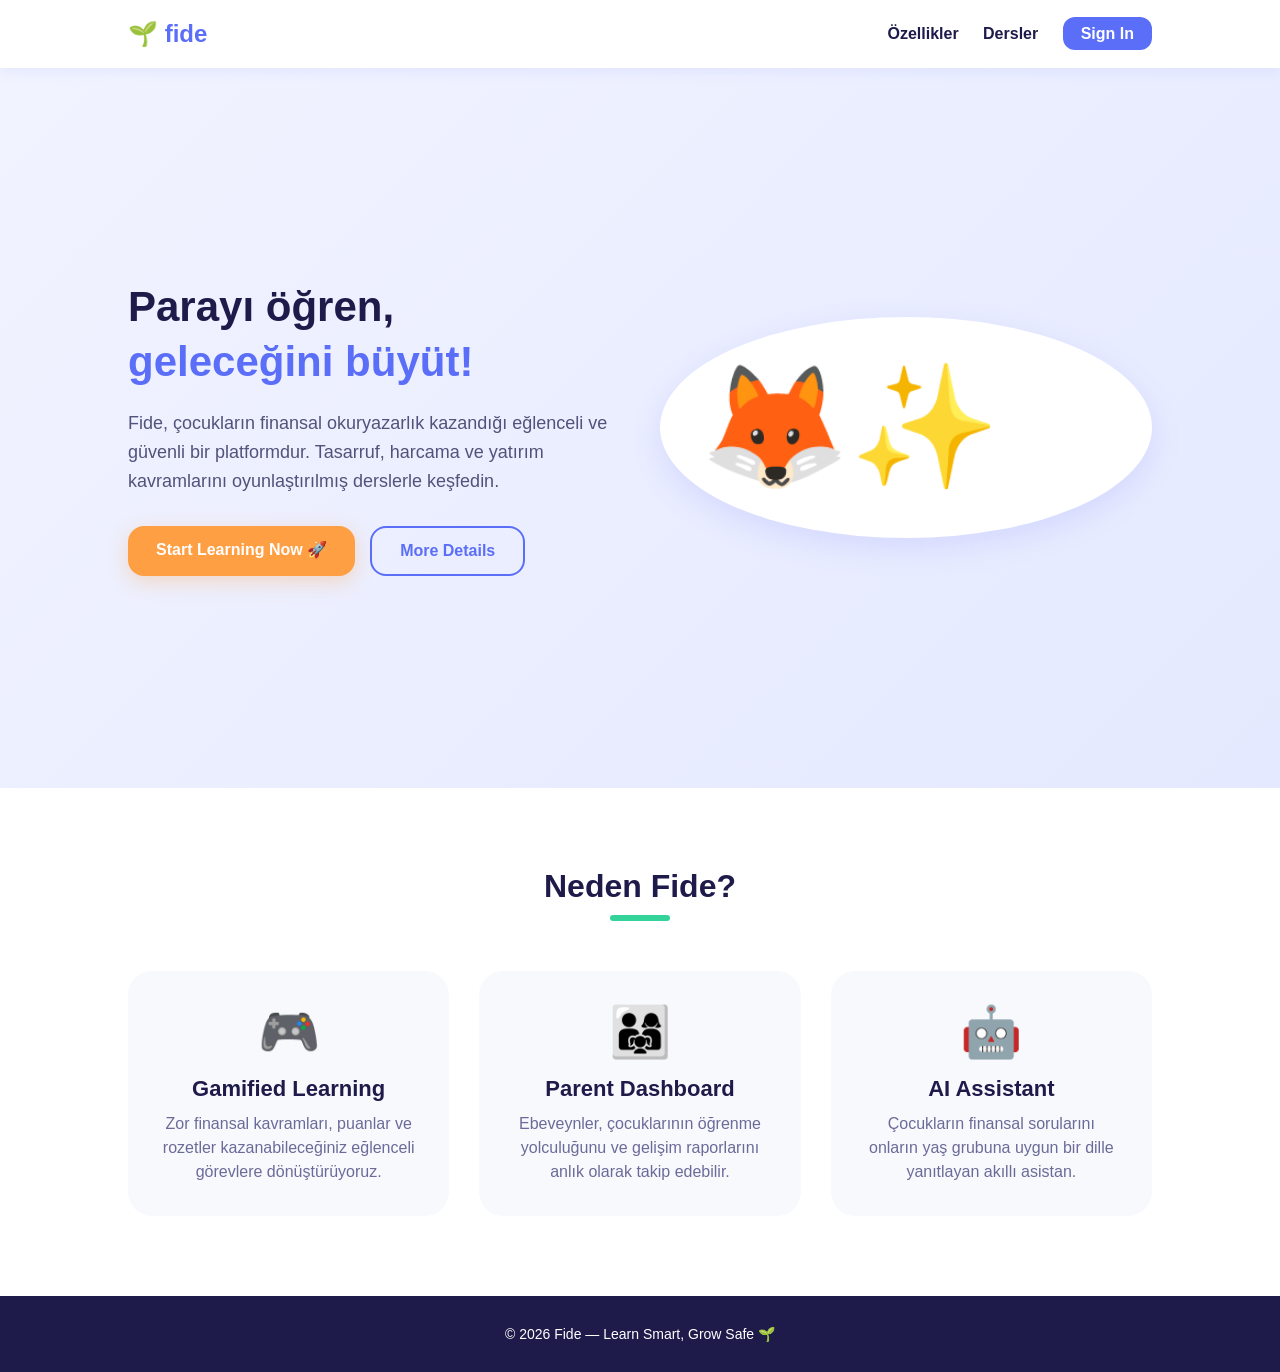
==== pages/index.html @ 36574ac8 "refactor: restructure project with clean code folder organization" ====
<!DOCTYPE html>
<html lang="tr" dir="ltr">
<head>
    <meta charset="UTF-8">
    <meta name="viewport" content="width=device-width, initial-scale=1.0">
    <title>Fide — Parayı Öğren, Geleceğini Büyüt</title>
    <link rel="stylesheet" href="../styles/main.css">
</head>
<body>

    <nav class="navbar">
        <div class="logo">🌱 fide</div>
        <div class="nav-links">
            <a href="#features">Özellikler</a>
            <a href="#lessons">Dersler</a>
            <a href="login.html" class="btn-login">Sign In</a>
        </div>
    </nav>

    <header class="hero">
        <div class="hero-container">
            <div class="hero-text">
                <h1>Parayı öğren,<br><span>geleceğini büyüt!</span></h1>
                <p>Fide, çocukların finansal okuryazarlık kazandığı eğlenceli ve güvenli bir platformdur. Tasarruf, harcama ve yatırım kavramlarını oyunlaştırılmış derslerle keşfedin.</p>
                <div class="hero-buttons">
                    <a href="login.html" class="btn-primary">Start Learning Now 🚀</a>
                    <a href="#features" class="btn-secondary">More Details</a>
                </div>
            </div>
            <div class="hero-avatar">
                <div class="avatar-box">🦊✨</div>
            </div>
        </div>
    </header>

    <section id="features" class="features">
        <h2 class="section-title">Neden Fide?</h2>
        <div class="features-grid">
            <div class="feature-card">
                <div class="icon">🎮</div>
                <h3>Gamified Learning</h3>
                <p>Zor finansal kavramları, puanlar ve rozetler kazanabileceğiniz eğlenceli görevlere dönüştürüyoruz.</p>
            </div>
            <div class="feature-card">
                <div class="icon">👨‍👩‍👧</div>
                <h3>Parent Dashboard</h3>
                <p>Ebeveynler, çocuklarının öğrenme yolculuğunu ve gelişim raporlarını anlık olarak takip edebilir.</p>
            </div>
            <div class="feature-card">
                <div class="icon">🤖</div>
                <h3>AI Assistant</h3>
                <p>Çocukların finansal sorularını onların yaş grubuna uygun bir dille yanıtlayan akıllı asistan.</p>
            </div>
        </div>
    </section>

    <footer class="footer">
        <p>&copy; 2026 Fide — Learn Smart, Grow Safe 🌱</p>
    </footer>

</body>
</html>
---- styles/main.css ----
/* 1. Global Reset & Variables */
* {
    margin: 0;
    padding: 0;
    box-sizing: border-box;
    font-family: 'Segoe UI', Tahoma, Geneva, Verdana, sans-serif;
}

:root {
    --primary-color: #5B6EF8;
    --accent-color: #34d399;
    --orange-color: #ff9f43;
    --bg-color: #f7f9fc;
    --text-color: #1e1b4b;
    --white: #ffffff;
}

body {
    background-color: var(--bg-color);
    color: var(--text-color);
}

/* 2. Navbar Styling */
.navbar {
    display: flex;
    justify-content: space-between;
    align-items: center;
    padding: 20px 10%;
    background-color: var(--white);
    box-shadow: 0 4px 12px rgba(91, 110, 248, 0.08);
    position: sticky;
    top: 0;
    z-index: 100;
}

.navbar .logo {
    font-size: 24px;
    font-weight: bold;
    color: var(--primary-color);
}

.nav-links a {
    text-decoration: none;
    color: var(--text-color);
    margin-left: 20px; /* LTR için sağ yerine sol boşluk */
    font-weight: 600;
    transition: color 0.3s;
}

.nav-links a:hover {
    color: var(--primary-color);
}

.nav-links .btn-login {
    background-color: var(--primary-color);
    color: var(--white);
    padding: 8px 18px;
    border-radius: 12px;
}

/* 3. Hero Section Styling */
.hero {
    background: linear-gradient(135deg, #f1f3ff 0%, #e5e9ff 100%);
    padding: 80px 10%;
    min-height: 80vh;
    display: flex;
    align-items: center;
}

.hero-container {
    display: flex;
    align-items: center;
    justify-content: space-between;
    width: 100%;
    gap: 40px;
}

.hero-text {
    flex: 1;
}

.hero-text h1 {
    font-size: 42px;
    line-height: 1.3;
    margin-bottom: 20px;
}

.hero-text h1 span {
    color: var(--primary-color);
}

.hero-text p {
    font-size: 18px;
    color: #52527a;
    line-height: 1.6;
    margin-bottom: 30px;
}

.hero-buttons {
    display: flex;
    gap: 15px;
}

.btn-primary {
    background-color: var(--orange-color);
    color: var(--white);
    text-decoration: none;
    padding: 14px 28px;
    border-radius: 16px;
    font-weight: bold;
    box-shadow: 0 6px 20px rgba(255, 159, 67, 0.3);
    transition: transform 0.2s;
}

.btn-primary:hover {
    transform: translateY(-3px);
}

.btn-secondary {
    background-color: transparent;
    color: var(--primary-color);
    border: 2px solid var(--primary-color);
    text-decoration: none;
    padding: 14px 28px;
    border-radius: 16px;
    font-weight: bold;
    transition: background 0.3s;
}

.btn-secondary:hover {
    background-color: rgba(91, 110, 248, 0.05);
}

.hero-avatar {
    flex: 1;
    display: center;
    justify-content: center;
}

.avatar-box {
    font-size: 120px;
    background-color: var(--white);
    padding: 40px;
    border-radius: 50%;
    box-shadow: 0 10px 30px rgba(91, 110, 248, 0.15);
    animation: bounce 3s infinite ease-in-out;
}

@keyframes bounce {
    0%, 100% { transform: translateY(0); }
    50% { transform: translateY(-15px); }
}

/* 4. Features Section Styling */
.features {
    padding: 80px 10%;
    background-color: var(--white);
}

.section-title {
    text-align: center;
    font-size: 32px;
    margin-bottom: 50px;
    position: relative;
}

.section-title::after {
    content: '';
    display: block;
    width: 60px;
    height: 6px;
    background-color: var(--accent-color);
    margin: 10px auto 0;
    border-radius: 10px;
}

.features-grid {
    display: flex;
    justify-content: space-between;
    gap: 30px;
}

.feature-card {
    background-color: var(--bg-color);
    padding: 30px;
    border-radius: 24px;
    text-align: center;
    flex: 1;
    border: 2px solid transparent;
    transition: transform 0.3s, border-color 0.3s;
}

.feature-card:hover {
    transform: translateY(-5px);
    border-color: var(--primary-color);
}

.feature-card .icon {
    font-size: 50px;
    margin-bottom: 15px;
}

.feature-card h3 {
    font-size: 22px;
    margin-bottom: 10px;
}

.feature-card p {
    color: #6b6b99;
    line-height: 1.5;
}

/* 5. Footer Styling */
.footer {
    background-color: var(--text-color);
    color: var(--white);
    text-align: center;
    padding: 30px;
    font-size: 14px;
}

/* 6. Responsive Design */
@media (max-width: 768px) {
    .hero-container, .features-grid {
        flex-direction: column;
        text-align: center;
    }
    .hero-buttons {
        justify-content: center;
    }
    .nav-links {
        display: none;
    }
}
/* Login Page Specific Styles */
.login-page {
    display: flex;
    justify-content: center;
    align-items: center;
    min-height: 100vh;
    background: linear-gradient(135deg, var(--primary-color), var(--accent-color));
}

.login-card {
    background: var(--white);
    padding: 40px;
    border-radius: 28px;
    box-shadow: 0 15px 35px rgba(0,0,0,0.2);
    width: 100%;
    max-width: 400px;
    text-align: center;
}

.user-selector {
    display: flex;
    gap: 10px;
    margin: 25px 0;
}

.type-btn {
    flex: 1;
    padding: 15px;
    border: 2px solid #eee;
    border-radius: 16px;
    background: none;
    cursor: pointer;
    transition: 0.3s;
    display: flex;
    flex-direction: column;
    align-items: center;
    font-weight: bold;
}

.type-btn.active {
    border-color: var(--primary-color);
    background-color: rgba(91, 110, 248, 0.05);
    color: var(--primary-color);
}

.input-group {
    text-align: left;
    margin-bottom: 20px;
}

.input-group label {
    display: block;
    margin-bottom: 8px;
    font-weight: 600;
}

.input-group input {
    width: 100%;
    padding: 12px;
    border: 2px solid #eee;
    border-radius: 12px;
    outline: none;
}
/* Dashboard Specific Styles */
.dashboard-body {
    background-color: #f0f3ff;
}

.dash-nav {
    display: flex;
    justify-content: space-between;
    align-items: center;
    padding: 15px 5%;
    background-color: var(--white);
    box-shadow: 0 4px 10px rgba(0,0,0,0.05);
}

.user-stats {
    display: flex;
    align-items: center;
    gap: 20px;
}

.stat-item {
    background-color: #f1f3ff;
    padding: 6px 14px;
    border-radius: 20px;
    font-weight: bold;
}

.user-welcome {
    font-weight: 700;
    color: var(--primary-color);
}

.dash-container {
    max-width: 1000px;
    margin: 40px auto;
    padding: 0 20px;
}

/* Progress Card */
.progress-card {
    background-color: var(--white);
    padding: 20px;
    border-radius: 20px;
    margin-top: 15px;
    box-shadow: 0 4px 15px rgba(0,0,0,0.02);
}

.progress-info {
    display: flex;
    justify-content: space-between;
    font-weight: bold;
    margin-bottom: 10px;
}

.progress-bar-bg {
    background-color: #eef1f6;
    height: 12px;
    border-radius: 10px;
    overflow: hidden;
}

.progress-bar-fill {
    height: 100%;
    background: linear-gradient(90deg, var(--primary-color), var(--accent-color));
    width: 0%;
    transition: width 0.5s ease;
}

/* Lessons Layout */
.lessons-section {
    margin-top: 40px;
}

.section-subtitle {
    font-size: 22px;
    margin-bottom: 20px;
}

.lessons-grid {
    display: grid;
    grid-template-columns: repeat(2, 1fr);
    gap: 20px;
}

.lesson-card {
    background-color: var(--white);
    padding: 25px;
    border-radius: 24px;
    box-shadow: 0 4px 15px rgba(0,0,0,0.02);
    border-bottom: 5px solid #eee;
    transition: transform 0.2s;
}

.lesson-card:hover {
    transform: translateY(-3px);
}

.lesson-card .card-icon {
    font-size: 40px;
    margin-bottom: 15px;
}

.lesson-card h4 {
    font-size: 18px;
    margin-bottom: 8px;
}

.lesson-card p {
    color: #6c757d;
    font-size: 14px;
    margin-bottom: 20px;
    min-height: 40px;
}

/* Card Themes Colors */
.p-theme { border-color: var(--primary-color); }
.acc-theme { border-color: var(--accent-color); }
.orange-theme { border-color: var(--orange-color); }
.blue-theme { border-color: #38bdf8; }

.btn-action {
    background-color: var(--primary-color);
    color: var(--white);
    border: none;
    padding: 10px 20px;
    border-radius: 12px;
    font-weight: bold;
    cursor: pointer;
    transition: opacity 0.2s;
}

.btn-action:hover {
    opacity: 0.9;
}

.btn-action.completed {
    background-color: #6c757d;
    cursor: not-allowed;
}

@media (max-width: 768px) {
    .lessons-grid { grid-template-columns: 1fr; }
}
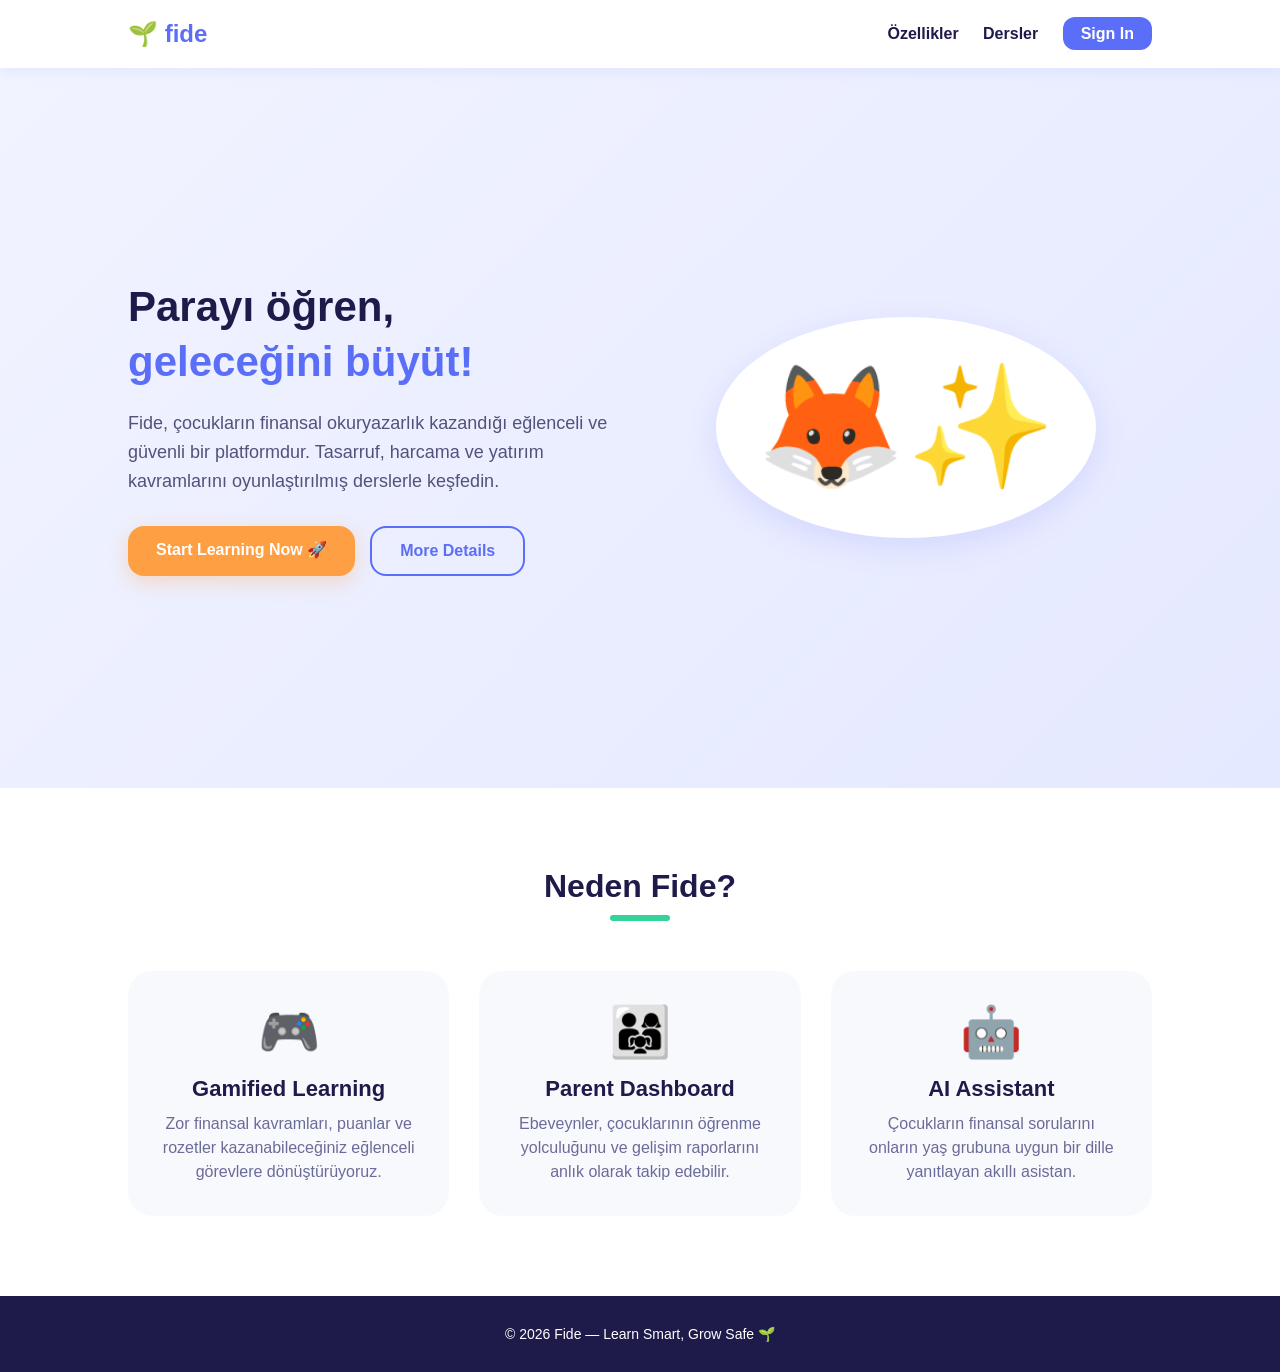
==== commit ec188b1b: "refactor: split CSS into main, components, and dashboard files" ====
--- a/pages/index.html
+++ b/pages/index.html
@@ -6,6 +6,7 @@
     <title>Fide — Parayı Öğren, Geleceğini Büyüt</title>
     <link rel="stylesheet" href="../styles/main.css">
 </head>
+<link rel="stylesheet" href="../styles/components.css">
 <body>
 
     <nav class="navbar">
--- a/styles/main.css
+++ b/styles/main.css
@@ -1,440 +1,197 @@
-/* 1. Global Reset & Variables */
+/* ============================================================
+   main.css — Global styles, variables, navbar, footer
+   ============================================================ */
+
+/* ── 1. Reset ─────────────────────────────────────────────── */
 * {
-    margin: 0;
-    padding: 0;
-    box-sizing: border-box;
-    font-family: 'Segoe UI', Tahoma, Geneva, Verdana, sans-serif;
+  margin: 0;
+  padding: 0;
+  box-sizing: border-box;
+  font-family: 'Segoe UI', Tahoma, Geneva, Verdana, sans-serif;
 }
 
+/* ── 2. CSS Variables ─────────────────────────────────────── */
 :root {
-    --primary-color: #5B6EF8;
-    --accent-color: #34d399;
-    --orange-color: #ff9f43;
-    --bg-color: #f7f9fc;
-    --text-color: #1e1b4b;
-    --white: #ffffff;
+  --primary-color:  #5B6EF8;
+  --accent-color:   #34d399;
+  --orange-color:   #ff9f43;
+  --bg-color:       #f7f9fc;
+  --text-color:     #1e1b4b;
+  --white:          #ffffff;
+  --shadow-sm:      0 4px 12px rgba(91, 110, 248, 0.08);
+  --shadow-md:      0 10px 30px rgba(91, 110, 248, 0.15);
+  --radius-sm:      12px;
+  --radius-md:      16px;
+  --radius-lg:      24px;
 }
 
+/* ── 3. Base ──────────────────────────────────────────────── */
 body {
-    background-color: var(--bg-color);
-    color: var(--text-color);
+  background-color: var(--bg-color);
+  color: var(--text-color);
 }
 
-/* 2. Navbar Styling */
+/* ── 4. Navbar ────────────────────────────────────────────── */
 .navbar {
-    display: flex;
-    justify-content: space-between;
-    align-items: center;
-    padding: 20px 10%;
-    background-color: var(--white);
-    box-shadow: 0 4px 12px rgba(91, 110, 248, 0.08);
-    position: sticky;
-    top: 0;
-    z-index: 100;
+  display: flex;
+  justify-content: space-between;
+  align-items: center;
+  padding: 20px 10%;
+  background-color: var(--white);
+  box-shadow: var(--shadow-sm);
+  position: sticky;
+  top: 0;
+  z-index: 100;
+  transition: box-shadow 0.3s;
+}
+
+.navbar.scrolled {
+  box-shadow: 0 4px 20px rgba(91, 110, 248, 0.15);
 }
 
 .navbar .logo {
-    font-size: 24px;
-    font-weight: bold;
-    color: var(--primary-color);
+  font-size: 24px;
+  font-weight: bold;
+  color: var(--primary-color);
 }
 
 .nav-links a {
-    text-decoration: none;
-    color: var(--text-color);
-    margin-left: 20px; /* LTR için sağ yerine sol boşluk */
-    font-weight: 600;
-    transition: color 0.3s;
+  text-decoration: none;
+  color: var(--text-color);
+  margin-left: 20px;
+  font-weight: 600;
+  transition: color 0.3s;
 }
 
-.nav-links a:hover {
-    color: var(--primary-color);
+.nav-links a:hover,
+.nav-links a.active {
+  color: var(--primary-color);
 }
 
 .nav-links .btn-login {
-    background-color: var(--primary-color);
-    color: var(--white);
-    padding: 8px 18px;
-    border-radius: 12px;
+  background-color: var(--primary-color);
+  color: var(--white);
+  padding: 8px 18px;
+  border-radius: var(--radius-sm);
 }
 
-/* 3. Hero Section Styling */
+/* ── 5. Hero Section ──────────────────────────────────────── */
 .hero {
-    background: linear-gradient(135deg, #f1f3ff 0%, #e5e9ff 100%);
-    padding: 80px 10%;
-    min-height: 80vh;
-    display: flex;
-    align-items: center;
+  background: linear-gradient(135deg, #f1f3ff 0%, #e5e9ff 100%);
+  padding: 80px 10%;
+  min-height: 80vh;
+  display: flex;
+  align-items: center;
 }
 
 .hero-container {
-    display: flex;
-    align-items: center;
-    justify-content: space-between;
-    width: 100%;
-    gap: 40px;
+  display: flex;
+  align-items: center;
+  justify-content: space-between;
+  width: 100%;
+  gap: 40px;
 }
 
-.hero-text {
-    flex: 1;
+.hero-text { flex: 1; }
+
+.hero-text h1 {
+  font-size: 42px;
+  line-height: 1.3;
+  margin-bottom: 20px;
 }
 
-.hero-text h1 {
-    font-size: 42px;
-    line-height: 1.3;
-    margin-bottom: 20px;
-}
-
-.hero-text h1 span {
-    color: var(--primary-color);
-}
+.hero-text h1 span { color: var(--primary-color); }
 
 .hero-text p {
-    font-size: 18px;
-    color: #52527a;
-    line-height: 1.6;
-    margin-bottom: 30px;
+  font-size: 18px;
+  color: #52527a;
+  line-height: 1.6;
+  margin-bottom: 30px;
 }
 
 .hero-buttons {
-    display: flex;
-    gap: 15px;
-}
-
-.btn-primary {
-    background-color: var(--orange-color);
-    color: var(--white);
-    text-decoration: none;
-    padding: 14px 28px;
-    border-radius: 16px;
-    font-weight: bold;
-    box-shadow: 0 6px 20px rgba(255, 159, 67, 0.3);
-    transition: transform 0.2s;
-}
-
-.btn-primary:hover {
-    transform: translateY(-3px);
-}
-
-.btn-secondary {
-    background-color: transparent;
-    color: var(--primary-color);
-    border: 2px solid var(--primary-color);
-    text-decoration: none;
-    padding: 14px 28px;
-    border-radius: 16px;
-    font-weight: bold;
-    transition: background 0.3s;
-}
-
-.btn-secondary:hover {
-    background-color: rgba(91, 110, 248, 0.05);
+  display: flex;
+  gap: 15px;
 }
 
 .hero-avatar {
-    flex: 1;
-    display: center;
-    justify-content: center;
+  flex: 1;
+  display: flex;
+  justify-content: center;
 }
 
 .avatar-box {
-    font-size: 120px;
-    background-color: var(--white);
-    padding: 40px;
-    border-radius: 50%;
-    box-shadow: 0 10px 30px rgba(91, 110, 248, 0.15);
-    animation: bounce 3s infinite ease-in-out;
+  font-size: 120px;
+  background-color: var(--white);
+  padding: 40px;
+  border-radius: 50%;
+  box-shadow: var(--shadow-md);
+  animation: bounce 3s infinite ease-in-out;
 }
 
 @keyframes bounce {
-    0%, 100% { transform: translateY(0); }
-    50% { transform: translateY(-15px); }
+  0%, 100% { transform: translateY(0); }
+  50%       { transform: translateY(-15px); }
 }
 
-/* 4. Features Section Styling */
+/* ── 6. Features Section ──────────────────────────────────── */
 .features {
-    padding: 80px 10%;
-    background-color: var(--white);
+  padding: 80px 10%;
+  background-color: var(--white);
 }
 
 .section-title {
-    text-align: center;
-    font-size: 32px;
-    margin-bottom: 50px;
-    position: relative;
+  text-align: center;
+  font-size: 32px;
+  margin-bottom: 50px;
+  position: relative;
 }
 
 .section-title::after {
-    content: '';
-    display: block;
-    width: 60px;
-    height: 6px;
-    background-color: var(--accent-color);
-    margin: 10px auto 0;
-    border-radius: 10px;
+  content: '';
+  display: block;
+  width: 60px;
+  height: 6px;
+  background-color: var(--accent-color);
+  margin: 10px auto 0;
+  border-radius: 10px;
 }
 
 .features-grid {
-    display: flex;
-    justify-content: space-between;
-    gap: 30px;
+  display: flex;
+  justify-content: space-between;
+  gap: 30px;
 }
 
-.feature-card {
-    background-color: var(--bg-color);
-    padding: 30px;
-    border-radius: 24px;
-    text-align: center;
-    flex: 1;
-    border: 2px solid transparent;
-    transition: transform 0.3s, border-color 0.3s;
+/* ── 7. Footer ────────────────────────────────────────────── */
+.footer {
+  background-color: var(--text-color);
+  color: var(--white);
+  text-align: center;
+  padding: 30px;
+  font-size: 14px;
 }
 
-.feature-card:hover {
-    transform: translateY(-5px);
-    border-color: var(--primary-color);
+/* ── 8. Scroll Fade Animation ─────────────────────────────── */
+.fade-in {
+  opacity: 0;
+  transform: translateY(20px);
+  transition: opacity 0.5s ease, transform 0.5s ease;
 }
 
-.feature-card .icon {
-    font-size: 50px;
-    margin-bottom: 15px;
+.fade-in.visible {
+  opacity: 1;
+  transform: translateY(0);
 }
 
-.feature-card h3 {
-    font-size: 22px;
-    margin-bottom: 10px;
-}
+/* ── 9. Responsive ────────────────────────────────────────── */
+@media (max-width: 768px) {
+  .hero-container,
+  .features-grid {
+    flex-direction: column;
+    text-align: center;
+  }
 
-.feature-card p {
-    color: #6b6b99;
-    line-height: 1.5;
-}
-
-/* 5. Footer Styling */
-.footer {
-    background-color: var(--text-color);
-    color: var(--white);
-    text-align: center;
-    padding: 30px;
-    font-size: 14px;
-}
-
-/* 6. Responsive Design */
-@media (max-width: 768px) {
-    .hero-container, .features-grid {
-        flex-direction: column;
-        text-align: center;
-    }
-    .hero-buttons {
-        justify-content: center;
-    }
-    .nav-links {
-        display: none;
-    }
-}
-/* Login Page Specific Styles */
-.login-page {
-    display: flex;
-    justify-content: center;
-    align-items: center;
-    min-height: 100vh;
-    background: linear-gradient(135deg, var(--primary-color), var(--accent-color));
-}
-
-.login-card {
-    background: var(--white);
-    padding: 40px;
-    border-radius: 28px;
-    box-shadow: 0 15px 35px rgba(0,0,0,0.2);
-    width: 100%;
-    max-width: 400px;
-    text-align: center;
-}
-
-.user-selector {
-    display: flex;
-    gap: 10px;
-    margin: 25px 0;
-}
-
-.type-btn {
-    flex: 1;
-    padding: 15px;
-    border: 2px solid #eee;
-    border-radius: 16px;
-    background: none;
-    cursor: pointer;
-    transition: 0.3s;
-    display: flex;
-    flex-direction: column;
-    align-items: center;
-    font-weight: bold;
-}
-
-.type-btn.active {
-    border-color: var(--primary-color);
-    background-color: rgba(91, 110, 248, 0.05);
-    color: var(--primary-color);
-}
-
-.input-group {
-    text-align: left;
-    margin-bottom: 20px;
-}
-
-.input-group label {
-    display: block;
-    margin-bottom: 8px;
-    font-weight: 600;
-}
-
-.input-group input {
-    width: 100%;
-    padding: 12px;
-    border: 2px solid #eee;
-    border-radius: 12px;
-    outline: none;
-}
-/* Dashboard Specific Styles */
-.dashboard-body {
-    background-color: #f0f3ff;
-}
-
-.dash-nav {
-    display: flex;
-    justify-content: space-between;
-    align-items: center;
-    padding: 15px 5%;
-    background-color: var(--white);
-    box-shadow: 0 4px 10px rgba(0,0,0,0.05);
-}
-
-.user-stats {
-    display: flex;
-    align-items: center;
-    gap: 20px;
-}
-
-.stat-item {
-    background-color: #f1f3ff;
-    padding: 6px 14px;
-    border-radius: 20px;
-    font-weight: bold;
-}
-
-.user-welcome {
-    font-weight: 700;
-    color: var(--primary-color);
-}
-
-.dash-container {
-    max-width: 1000px;
-    margin: 40px auto;
-    padding: 0 20px;
-}
-
-/* Progress Card */
-.progress-card {
-    background-color: var(--white);
-    padding: 20px;
-    border-radius: 20px;
-    margin-top: 15px;
-    box-shadow: 0 4px 15px rgba(0,0,0,0.02);
-}
-
-.progress-info {
-    display: flex;
-    justify-content: space-between;
-    font-weight: bold;
-    margin-bottom: 10px;
-}
-
-.progress-bar-bg {
-    background-color: #eef1f6;
-    height: 12px;
-    border-radius: 10px;
-    overflow: hidden;
-}
-
-.progress-bar-fill {
-    height: 100%;
-    background: linear-gradient(90deg, var(--primary-color), var(--accent-color));
-    width: 0%;
-    transition: width 0.5s ease;
-}
-
-/* Lessons Layout */
-.lessons-section {
-    margin-top: 40px;
-}
-
-.section-subtitle {
-    font-size: 22px;
-    margin-bottom: 20px;
-}
-
-.lessons-grid {
-    display: grid;
-    grid-template-columns: repeat(2, 1fr);
-    gap: 20px;
-}
-
-.lesson-card {
-    background-color: var(--white);
-    padding: 25px;
-    border-radius: 24px;
-    box-shadow: 0 4px 15px rgba(0,0,0,0.02);
-    border-bottom: 5px solid #eee;
-    transition: transform 0.2s;
-}
-
-.lesson-card:hover {
-    transform: translateY(-3px);
-}
-
-.lesson-card .card-icon {
-    font-size: 40px;
-    margin-bottom: 15px;
-}
-
-.lesson-card h4 {
-    font-size: 18px;
-    margin-bottom: 8px;
-}
-
-.lesson-card p {
-    color: #6c757d;
-    font-size: 14px;
-    margin-bottom: 20px;
-    min-height: 40px;
-}
-
-/* Card Themes Colors */
-.p-theme { border-color: var(--primary-color); }
-.acc-theme { border-color: var(--accent-color); }
-.orange-theme { border-color: var(--orange-color); }
-.blue-theme { border-color: #38bdf8; }
-
-.btn-action {
-    background-color: var(--primary-color);
-    color: var(--white);
-    border: none;
-    padding: 10px 20px;
-    border-radius: 12px;
-    font-weight: bold;
-    cursor: pointer;
-    transition: opacity 0.2s;
-}
-
-.btn-action:hover {
-    opacity: 0.9;
-}
-
-.btn-action.completed {
-    background-color: #6c757d;
-    cursor: not-allowed;
-}
-
-@media (max-width: 768px) {
-    .lessons-grid { grid-template-columns: 1fr; }
-} +  .hero-buttons { justify-content: center; }
+  .nav-links    { display: none; }
+}
--- a/styles/components.css
+++ b/styles/components.css
@@ -0,0 +1,180 @@
+/* ============================================================
+   components.css — Buttons, cards, forms, inputs
+   ============================================================ */
+
+/* ── 1. Buttons ───────────────────────────────────────────── */
+.btn-primary {
+  background-color: var(--orange-color);
+  color: var(--white);
+  text-decoration: none;
+  padding: 14px 28px;
+  border-radius: var(--radius-md);
+  font-weight: bold;
+  border: none;
+  cursor: pointer;
+  box-shadow: 0 6px 20px rgba(255, 159, 67, 0.3);
+  transition: transform 0.2s;
+  display: inline-block;
+}
+
+.btn-primary:hover { transform: translateY(-3px); }
+
+.btn-secondary {
+  background-color: transparent;
+  color: var(--primary-color);
+  border: 2px solid var(--primary-color);
+  text-decoration: none;
+  padding: 14px 28px;
+  border-radius: var(--radius-md);
+  font-weight: bold;
+  cursor: pointer;
+  transition: background 0.3s;
+  display: inline-block;
+}
+
+.btn-secondary:hover {
+  background-color: rgba(91, 110, 248, 0.05);
+}
+
+.btn-action {
+  background-color: var(--primary-color);
+  color: var(--white);
+  border: none;
+  padding: 10px 20px;
+  border-radius: var(--radius-sm);
+  font-weight: bold;
+  cursor: pointer;
+  transition: opacity 0.2s;
+}
+
+.btn-action:hover    { opacity: 0.9; }
+.btn-action.completed {
+  background-color: #6c757d;
+  cursor: not-allowed;
+}
+
+/* ── 2. Feature Cards ─────────────────────────────────────── */
+.feature-card {
+  background-color: var(--bg-color);
+  padding: 30px;
+  border-radius: var(--radius-lg);
+  text-align: center;
+  flex: 1;
+  border: 2px solid transparent;
+  transition: transform 0.3s, border-color 0.3s;
+}
+
+.feature-card:hover {
+  transform: translateY(-5px);
+  border-color: var(--primary-color);
+}
+
+.feature-card .icon {
+  font-size: 50px;
+  margin-bottom: 15px;
+}
+
+.feature-card h3 {
+  font-size: 22px;
+  margin-bottom: 10px;
+}
+
+.feature-card p {
+  color: #6b6b99;
+  line-height: 1.5;
+}
+
+/* ── 3. Login Card ────────────────────────────────────────── */
+.login-page {
+  display: flex;
+  justify-content: center;
+  align-items: center;
+  min-height: 100vh;
+  background: linear-gradient(135deg, var(--primary-color), var(--accent-color));
+}
+
+.login-card {
+  background: var(--white);
+  padding: 40px;
+  border-radius: 28px;
+  box-shadow: 0 15px 35px rgba(0, 0, 0, 0.2);
+  width: 100%;
+  max-width: 400px;
+  text-align: center;
+}
+
+.login-header h2 {
+  font-size: 26px;
+  color: var(--text-color);
+  margin-bottom: 8px;
+}
+
+.login-header p {
+  font-size: 14px;
+  color: #9698c4;
+  margin-bottom: 10px;
+}
+
+/* ── 4. User Type Selector ────────────────────────────────── */
+.user-selector {
+  display: flex;
+  gap: 10px;
+  margin: 25px 0;
+}
+
+.type-btn {
+  flex: 1;
+  padding: 15px;
+  border: 2px solid #eee;
+  border-radius: var(--radius-md);
+  background: none;
+  cursor: pointer;
+  transition: 0.3s;
+  display: flex;
+  flex-direction: column;
+  align-items: center;
+  font-weight: bold;
+  gap: 6px;
+}
+
+.type-btn.active {
+  border-color: var(--primary-color);
+  background-color: rgba(91, 110, 248, 0.05);
+  color: var(--primary-color);
+}
+
+/* ── 5. Form Inputs ───────────────────────────────────────── */
+.input-group {
+  text-align: left;
+  margin-bottom: 20px;
+}
+
+.input-group label {
+  display: block;
+  margin-bottom: 8px;
+  font-weight: 600;
+  color: var(--text-color);
+}
+
+.input-group input {
+  width: 100%;
+  padding: 12px;
+  border: 2px solid #eee;
+  border-radius: var(--radius-sm);
+  outline: none;
+  font-size: 15px;
+  transition: border-color 0.3s;
+}
+
+.input-group input:focus {
+  border-color: var(--primary-color);
+}
+
+/* ── 6. Error Message ─────────────────────────────────────── */
+#errorMsg {
+  color: #ef4444;
+  font-size: 13px;
+  font-weight: 600;
+  margin-top: 10px;
+  display: none;
+}
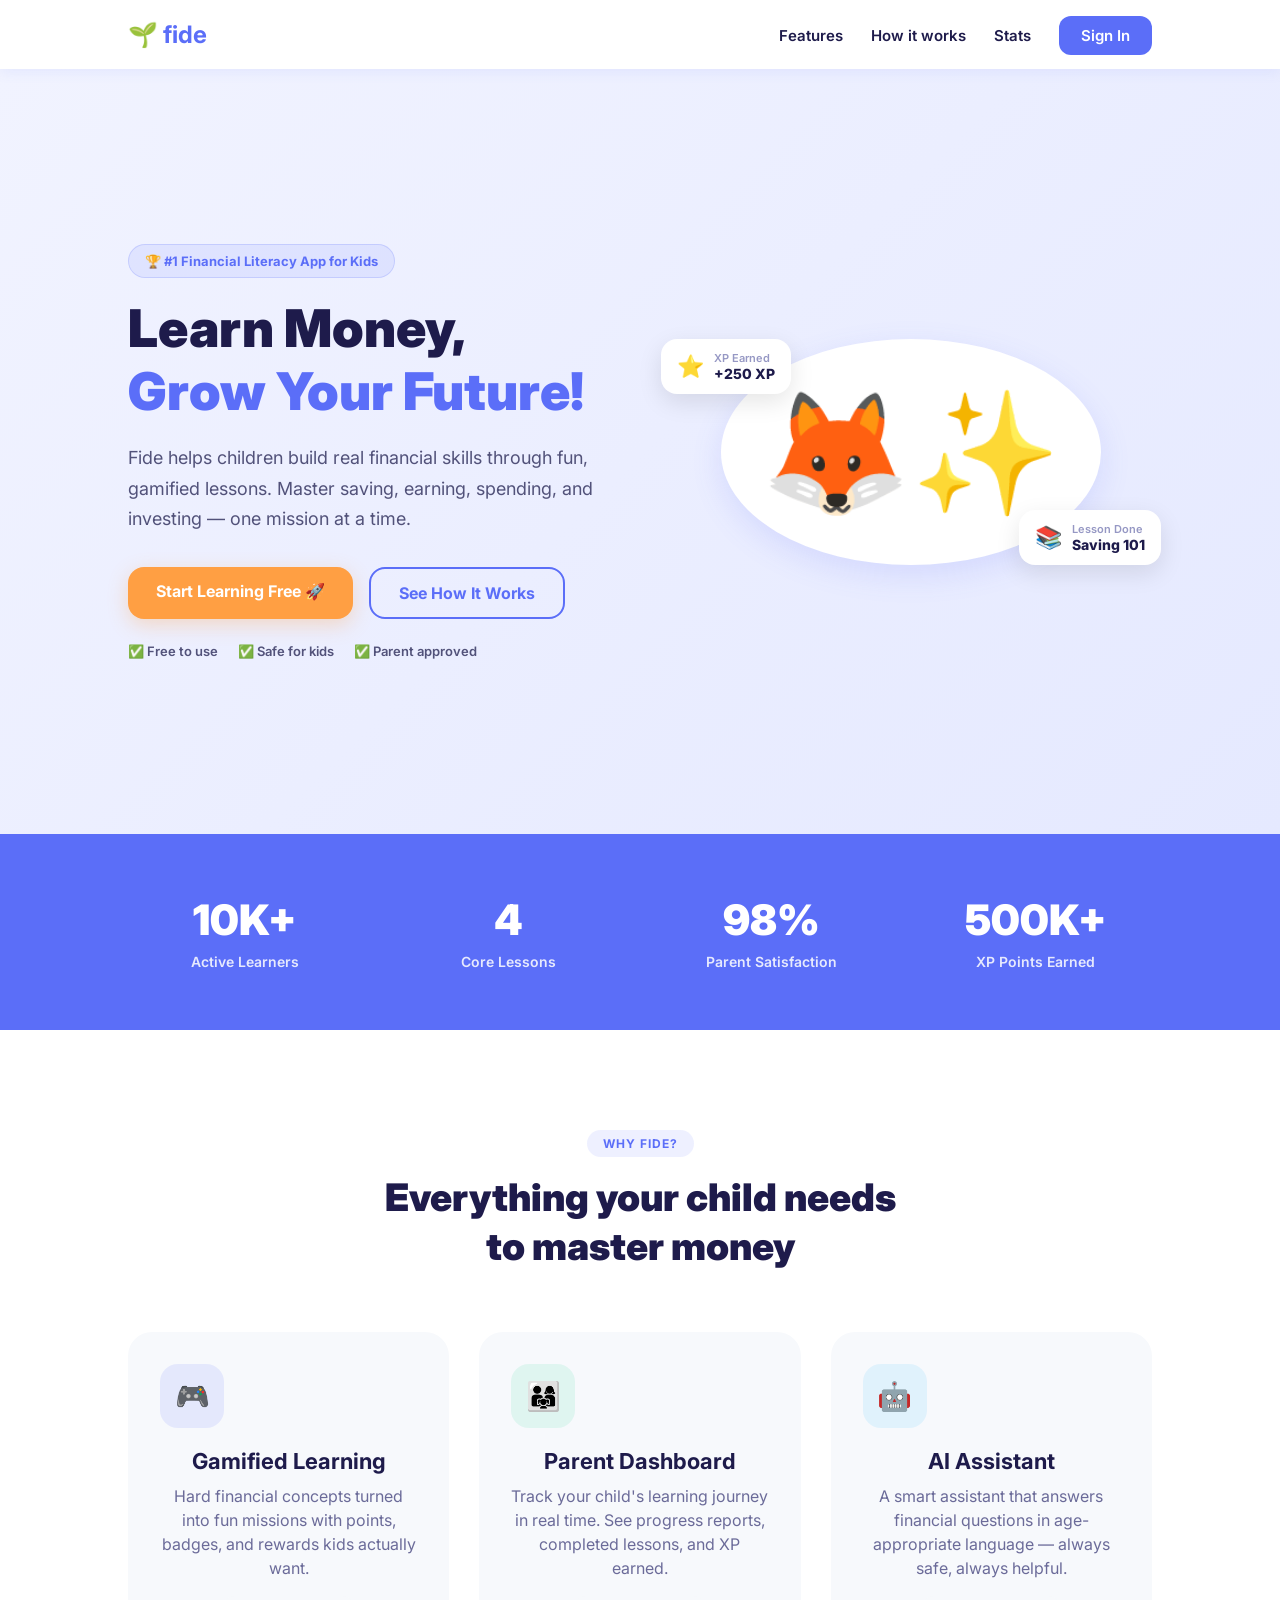
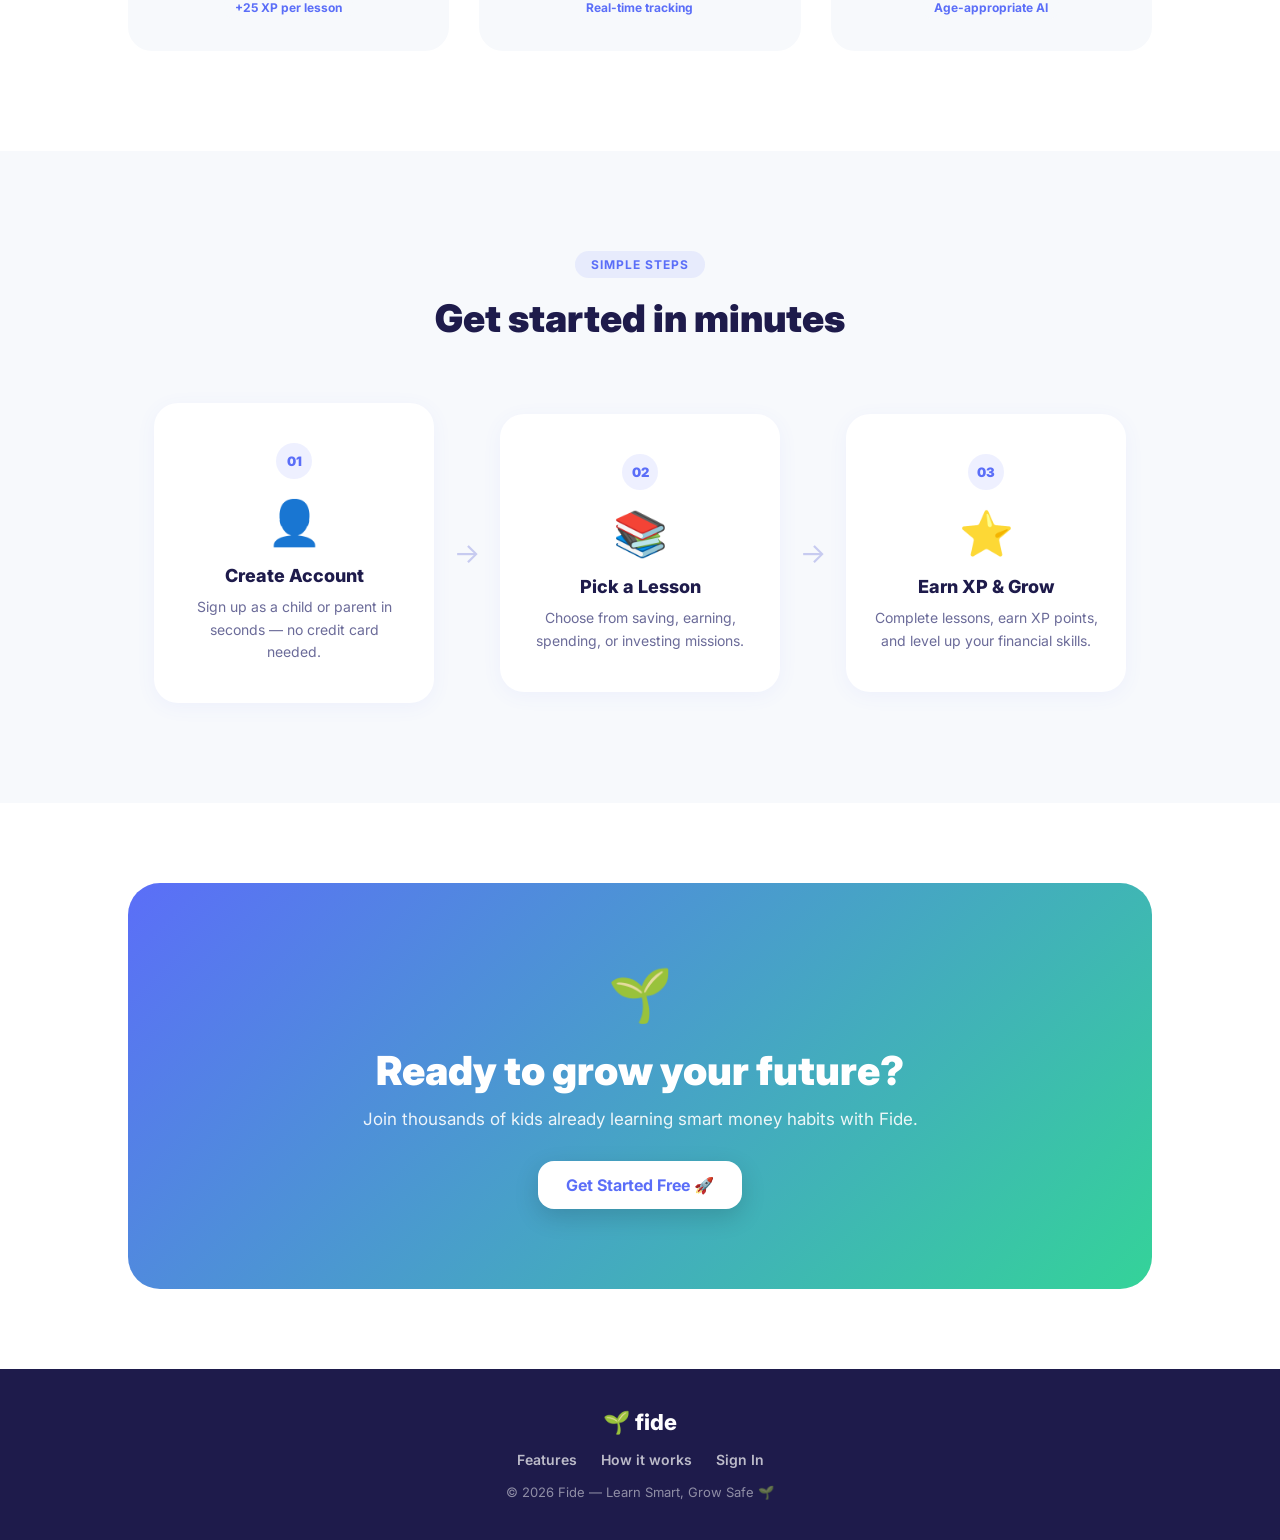
==== commit d7170737: "fix: restore complete main.css with all base styles" ====
--- a/pages/index.html
+++ b/pages/index.html
@@ -1,63 +1,169 @@
 <!DOCTYPE html>
-<html lang="tr" dir="ltr">
+<html lang="en" dir="ltr">
 <head>
-    <meta charset="UTF-8">
-    <meta name="viewport" content="width=device-width, initial-scale=1.0">
-    <title>Fide — Parayı Öğren, Geleceğini Büyüt</title>
-    <link rel="stylesheet" href="../styles/main.css">
+  <meta charset="UTF-8">
+  <meta name="viewport" content="width=device-width, initial-scale=1.0">
+  <title>Fide — Learn Money, Grow Your Future</title>
+  <link rel="preconnect" href="https://fonts.googleapis.com">
+  <link href="https://fonts.googleapis.com/css2?family=Inter:wght@400;600;700;900&display=swap" rel="stylesheet">
+  <link rel="stylesheet" href="../styles/main.css">
+  <link rel="stylesheet" href="../styles/components.css">
 </head>
-<link rel="stylesheet" href="../styles/components.css">
 <body>
 
-    <nav class="navbar">
-        <div class="logo">🌱 fide</div>
-        <div class="nav-links">
-            <a href="#features">Özellikler</a>
-            <a href="#lessons">Dersler</a>
-            <a href="login.html" class="btn-login">Sign In</a>
+  <!-- ── Navbar ──────────────────────────────────────────── -->
+  <nav class="navbar" id="navbar">
+    <div class="logo">🌱 fide</div>
+    <div class="nav-links">
+      <a href="#features">Features</a>
+      <a href="#how-it-works">How it works</a>
+      <a href="#stats">Stats</a>
+      <a href="login.html" class="btn-login">Sign In</a>
+    </div>
+  </nav>
+
+  <!-- ── Hero ────────────────────────────────────────────── -->
+  <header class="hero">
+    <div class="hero-container">
+      <div class="hero-text fade-in">
+        <div class="hero-badge">🏆 #1 Financial Literacy App for Kids</div>
+        <h1>Learn Money,<br><span>Grow Your Future!</span></h1>
+        <p>Fide helps children build real financial skills through fun, gamified lessons. Master saving, earning, spending, and investing — one mission at a time.</p>
+        <div class="hero-buttons">
+          <a href="login.html" class="btn-primary">Start Learning Free 🚀</a>
+          <a href="#how-it-works" class="btn-secondary">See How It Works</a>
         </div>
-    </nav>
+        <div class="hero-trust">
+          <span>✅ Free to use</span>
+          <span>✅ Safe for kids</span>
+          <span>✅ Parent approved</span>
+        </div>
+      </div>
+      <div class="hero-visual fade-in">
+        <div class="hero-card-float">
+          <div class="float-card card-xp">
+            <span>⭐</span>
+            <div>
+              <div class="float-card-title">XP Earned</div>
+              <div class="float-card-val">+250 XP</div>
+            </div>
+          </div>
+          <div class="avatar-box">🦊✨</div>
+          <div class="float-card card-lesson">
+            <span>📚</span>
+            <div>
+              <div class="float-card-title">Lesson Done</div>
+              <div class="float-card-val">Saving 101</div>
+            </div>
+          </div>
+        </div>
+      </div>
+    </div>
+  </header>
 
-    <header class="hero">
-        <div class="hero-container">
-            <div class="hero-text">
-                <h1>Parayı öğren,<br><span>geleceğini büyüt!</span></h1>
-                <p>Fide, çocukların finansal okuryazarlık kazandığı eğlenceli ve güvenli bir platformdur. Tasarruf, harcama ve yatırım kavramlarını oyunlaştırılmış derslerle keşfedin.</p>
-                <div class="hero-buttons">
-                    <a href="login.html" class="btn-primary">Start Learning Now 🚀</a>
-                    <a href="#features" class="btn-secondary">More Details</a>
-                </div>
-            </div>
-            <div class="hero-avatar">
-                <div class="avatar-box">🦊✨</div>
-            </div>
-        </div>
-    </header>
+  <!-- ── Stats ───────────────────────────────────────────── -->
+  <section id="stats" class="stats-section">
+    <div class="stats-grid">
+      <div class="stat-box fade-in">
+        <div class="stat-number">10K+</div>
+        <div class="stat-label">Active Learners</div>
+      </div>
+      <div class="stat-box fade-in">
+        <div class="stat-number">4</div>
+        <div class="stat-label">Core Lessons</div>
+      </div>
+      <div class="stat-box fade-in">
+        <div class="stat-number">98%</div>
+        <div class="stat-label">Parent Satisfaction</div>
+      </div>
+      <div class="stat-box fade-in">
+        <div class="stat-number">500K+</div>
+        <div class="stat-label">XP Points Earned</div>
+      </div>
+    </div>
+  </section>
 
-    <section id="features" class="features">
-        <h2 class="section-title">Neden Fide?</h2>
-        <div class="features-grid">
-            <div class="feature-card">
-                <div class="icon">🎮</div>
-                <h3>Gamified Learning</h3>
-                <p>Zor finansal kavramları, puanlar ve rozetler kazanabileceğiniz eğlenceli görevlere dönüştürüyoruz.</p>
-            </div>
-            <div class="feature-card">
-                <div class="icon">👨‍👩‍👧</div>
-                <h3>Parent Dashboard</h3>
-                <p>Ebeveynler, çocuklarının öğrenme yolculuğunu ve gelişim raporlarını anlık olarak takip edebilir.</p>
-            </div>
-            <div class="feature-card">
-                <div class="icon">🤖</div>
-                <h3>AI Assistant</h3>
-                <p>Çocukların finansal sorularını onların yaş grubuna uygun bir dille yanıtlayan akıllı asistan.</p>
-            </div>
-        </div>
-    </section>
+  <!-- ── Features ────────────────────────────────────────── -->
+  <section id="features" class="features">
+    <div class="section-header fade-in">
+      <div class="section-tag">Why Fide?</div>
+      <h2 class="section-title">Everything your child needs<br>to master money</h2>
+    </div>
+    <div class="features-grid">
+      <div class="feature-card fade-in">
+        <div class="feature-icon-wrap icon-purple">🎮</div>
+        <h3>Gamified Learning</h3>
+        <p>Hard financial concepts turned into fun missions with points, badges, and rewards kids actually want.</p>
+        <div class="feature-tag">+25 XP per lesson</div>
+      </div>
+      <div class="feature-card fade-in">
+        <div class="feature-icon-wrap icon-green">👨‍👩‍👧</div>
+        <h3>Parent Dashboard</h3>
+        <p>Track your child's learning journey in real time. See progress reports, completed lessons, and XP earned.</p>
+        <div class="feature-tag">Real-time tracking</div>
+      </div>
+      <div class="feature-card fade-in">
+        <div class="feature-icon-wrap icon-blue">🤖</div>
+        <h3>AI Assistant</h3>
+        <p>A smart assistant that answers financial questions in age-appropriate language — always safe, always helpful.</p>
+        <div class="feature-tag">Age-appropriate AI</div>
+      </div>
+    </div>
+  </section>
 
-    <footer class="footer">
-        <p>&copy; 2026 Fide — Learn Smart, Grow Safe 🌱</p>
-    </footer>
+  <!-- ── How It Works ─────────────────────────────────────── -->
+  <section id="how-it-works" class="how-section">
+    <div class="section-header fade-in">
+      <div class="section-tag">Simple Steps</div>
+      <h2 class="section-title">Get started in minutes</h2>
+    </div>
+    <div class="steps-grid">
+      <div class="step-card fade-in">
+        <div class="step-number">01</div>
+        <div class="step-icon">👤</div>
+        <h3>Create Account</h3>
+        <p>Sign up as a child or parent in seconds — no credit card needed.</p>
+      </div>
+      <div class="step-divider">→</div>
+      <div class="step-card fade-in">
+        <div class="step-number">02</div>
+        <div class="step-icon">📚</div>
+        <h3>Pick a Lesson</h3>
+        <p>Choose from saving, earning, spending, or investing missions.</p>
+      </div>
+      <div class="step-divider">→</div>
+      <div class="step-card fade-in">
+        <div class="step-number">03</div>
+        <div class="step-icon">⭐</div>
+        <h3>Earn XP & Grow</h3>
+        <p>Complete lessons, earn XP points, and level up your financial skills.</p>
+      </div>
+    </div>
+  </section>
 
+  <!-- ── CTA ──────────────────────────────────────────────── -->
+  <section class="cta-section fade-in">
+    <div class="cta-box">
+      <div class="cta-emoji">🌱</div>
+      <h2>Ready to grow your future?</h2>
+      <p>Join thousands of kids already learning smart money habits with Fide.</p>
+      <a href="login.html" class="btn-primary">Get Started Free 🚀</a>
+    </div>
+  </section>
+
+  <!-- ── Footer ───────────────────────────────────────────── -->
+  <footer class="footer">
+    <div class="footer-content">
+      <div class="footer-logo">🌱 fide</div>
+      <div class="footer-links">
+        <a href="#features">Features</a>
+        <a href="#how-it-works">How it works</a>
+        <a href="login.html">Sign In</a>
+      </div>
+      <p class="footer-copy">© 2026 Fide — Learn Smart, Grow Safe 🌱</p>
+    </div>
+  </footer>
+
+  <script src="../js/app.js"></script>
 </body>
 </html>
--- a/styles/main.css
+++ b/styles/main.css
@@ -7,7 +7,6 @@
   margin: 0;
   padding: 0;
   box-sizing: border-box;
-  font-family: 'Segoe UI', Tahoma, Geneva, Verdana, sans-serif;
 }
 
 /* ── 2. CSS Variables ─────────────────────────────────────── */
@@ -29,6 +28,7 @@
 body {
   background-color: var(--bg-color);
   color: var(--text-color);
+  font-family: 'Inter', 'Segoe UI', Tahoma, Geneva, Verdana, sans-serif;
 }
 
 /* ── 4. Navbar ────────────────────────────────────────────── */
@@ -53,13 +53,15 @@
   font-size: 24px;
   font-weight: bold;
   color: var(--primary-color);
+  text-decoration: none;
 }
 
 .nav-links a {
   text-decoration: none;
   color: var(--text-color);
-  margin-left: 20px;
+  margin-left: 24px;
   font-weight: 600;
+  font-size: 15px;
   transition: color 0.3s;
 }
 
@@ -71,15 +73,21 @@
 .nav-links .btn-login {
   background-color: var(--primary-color);
   color: var(--white);
-  padding: 8px 18px;
+  padding: 10px 22px;
   border-radius: var(--radius-sm);
+  margin-left: 24px;
+}
+
+.nav-links .btn-login:hover {
+  opacity: 0.9;
+  color: var(--white);
 }
 
 /* ── 5. Hero Section ──────────────────────────────────────── */
 .hero {
   background: linear-gradient(135deg, #f1f3ff 0%, #e5e9ff 100%);
-  padding: 80px 10%;
-  min-height: 80vh;
+  padding: 100px 10%;
+  min-height: 85vh;
   display: flex;
   align-items: center;
 }
@@ -89,15 +97,29 @@
   align-items: center;
   justify-content: space-between;
   width: 100%;
-  gap: 40px;
+  gap: 60px;
 }
 
 .hero-text { flex: 1; }
 
+.hero-badge {
+  display: inline-block;
+  background: rgba(91, 110, 248, 0.1);
+  color: var(--primary-color);
+  padding: 8px 16px;
+  border-radius: 20px;
+  font-size: 13px;
+  font-weight: 700;
+  margin-bottom: 20px;
+  border: 1px solid rgba(91, 110, 248, 0.2);
+}
+
 .hero-text h1 {
-  font-size: 42px;
-  line-height: 1.3;
+  font-size: 52px;
+  font-weight: 900;
+  line-height: 1.2;
   margin-bottom: 20px;
+  color: var(--text-color);
 }
 
 .hero-text h1 span { color: var(--primary-color); }
@@ -105,19 +127,40 @@
 .hero-text p {
   font-size: 18px;
   color: #52527a;
-  line-height: 1.6;
-  margin-bottom: 30px;
+  line-height: 1.7;
+  margin-bottom: 32px;
+  max-width: 500px;
 }
 
 .hero-buttons {
   display: flex;
-  gap: 15px;
-}
-
-.hero-avatar {
+  gap: 16px;
+  flex-wrap: wrap;
+}
+
+.hero-trust {
+  display: flex;
+  gap: 20px;
+  margin-top: 24px;
+  font-size: 13px;
+  color: #52527a;
+  font-weight: 600;
+  flex-wrap: wrap;
+}
+
+/* ── 6. Hero Visual ───────────────────────────────────────── */
+.hero-visual {
   flex: 1;
   display: flex;
   justify-content: center;
+  align-items: center;
+}
+
+.hero-card-float {
+  position: relative;
+  display: flex;
+  justify-content: center;
+  align-items: center;
 }
 
 .avatar-box {
@@ -127,6 +170,8 @@
   border-radius: 50%;
   box-shadow: var(--shadow-md);
   animation: bounce 3s infinite ease-in-out;
+  position: relative;
+  z-index: 1;
 }
 
 @keyframes bounce {
@@ -134,49 +179,289 @@
   50%       { transform: translateY(-15px); }
 }
 
-/* ── 6. Features Section ──────────────────────────────────── */
+.float-card {
+  position: absolute;
+  background: var(--white);
+  border-radius: 16px;
+  padding: 12px 16px;
+  display: flex;
+  align-items: center;
+  gap: 10px;
+  box-shadow: 0 8px 24px rgba(0,0,0,0.10);
+  font-size: 13px;
+  white-space: nowrap;
+  z-index: 2;
+}
+
+.float-card span { font-size: 22px; }
+
+.float-card-title {
+  font-size: 11px;
+  color: #9698c4;
+  font-weight: 600;
+}
+
+.float-card-val {
+  font-size: 14px;
+  font-weight: 800;
+  color: var(--text-color);
+}
+
+.card-xp {
+  top: 0px;
+  left: -60px;
+  animation: floatY 3s ease-in-out infinite;
+}
+
+.card-lesson {
+  bottom: 0px;
+  right: -60px;
+  animation: floatY 3s ease-in-out infinite 1.5s;
+}
+
+@keyframes floatY {
+  0%, 100% { transform: translateY(0); }
+  50%       { transform: translateY(-10px); }
+}
+
+/* ── 7. Stats Section ─────────────────────────────────────── */
+.stats-section {
+  background: var(--primary-color);
+  padding: 60px 10%;
+}
+
+.stats-grid {
+  display: grid;
+  grid-template-columns: repeat(4, 1fr);
+  gap: 30px;
+  text-align: center;
+}
+
+.stat-box { color: var(--white); }
+
+.stat-number {
+  font-size: 42px;
+  font-weight: 900;
+  margin-bottom: 8px;
+}
+
+.stat-label {
+  font-size: 14px;
+  opacity: 0.85;
+  font-weight: 600;
+}
+
+/* ── 8. Section Header ────────────────────────────────────── */
+.section-header {
+  text-align: center;
+  margin-bottom: 60px;
+}
+
+.section-tag {
+  display: inline-block;
+  background: rgba(91, 110, 248, 0.1);
+  color: var(--primary-color);
+  padding: 6px 16px;
+  border-radius: 20px;
+  font-size: 12px;
+  font-weight: 700;
+  margin-bottom: 16px;
+  text-transform: uppercase;
+  letter-spacing: 1px;
+}
+
+.section-title {
+  font-size: 38px;
+  font-weight: 900;
+  line-height: 1.3;
+  color: var(--text-color);
+  text-align: center;
+  margin-bottom: 50px;
+}
+
+.section-title::after { display: none; }
+
+/* ── 9. Features Section ──────────────────────────────────── */
 .features {
+  padding: 100px 10%;
+  background-color: var(--white);
+}
+
+.features-grid {
+  display: grid;
+  grid-template-columns: repeat(3, 1fr);
+  gap: 30px;
+}
+
+.feature-icon-wrap {
+  width: 64px;
+  height: 64px;
+  border-radius: 18px;
+  display: flex;
+  align-items: center;
+  justify-content: center;
+  font-size: 28px;
+  margin-bottom: 20px;
+}
+
+.icon-purple { background: rgba(91,  110, 248, 0.12); }
+.icon-green  { background: rgba(52,  211, 153, 0.12); }
+.icon-blue   { background: rgba(56,  189, 248, 0.12); }
+
+.feature-tag {
+  display: inline-block;
+  margin-top: 16px;
+  background: var(--bg-color);
+  color: var(--primary-color);
+  padding: 4px 12px;
+  border-radius: 20px;
+  font-size: 12px;
+  font-weight: 700;
+}
+
+/* ── 10. How It Works ─────────────────────────────────────── */
+.how-section {
+  padding: 100px 10%;
+  background: var(--bg-color);
+}
+
+.steps-grid {
+  display: flex;
+  align-items: center;
+  justify-content: center;
+  gap: 20px;
+}
+
+.step-card {
+  background: var(--white);
+  border-radius: var(--radius-lg);
+  padding: 40px 28px;
+  text-align: center;
+  flex: 1;
+  max-width: 280px;
+  box-shadow: 0 4px 20px rgba(91, 110, 248, 0.06);
+  transition: transform 0.3s;
+}
+
+.step-card:hover { transform: translateY(-6px); }
+
+.step-number {
+  font-size: 13px;
+  font-weight: 900;
+  color: var(--primary-color);
+  background: rgba(91, 110, 248, 0.1);
+  width: 36px;
+  height: 36px;
+  border-radius: 50%;
+  display: flex;
+  align-items: center;
+  justify-content: center;
+  margin: 0 auto 16px;
+}
+
+.step-icon {
+  font-size: 44px;
+  margin-bottom: 16px;
+}
+
+.step-card h3 {
+  font-size: 18px;
+  font-weight: 800;
+  margin-bottom: 10px;
+  color: var(--text-color);
+}
+
+.step-card p {
+  font-size: 14px;
+  color: #6b6b99;
+  line-height: 1.6;
+}
+
+.step-divider {
+  font-size: 28px;
+  color: #c7cbf0;
+  flex-shrink: 0;
+}
+
+/* ── 11. CTA Section ──────────────────────────────────────── */
+.cta-section {
   padding: 80px 10%;
-  background-color: var(--white);
-}
-
-.section-title {
+  background: var(--white);
+}
+
+.cta-box {
+  background: linear-gradient(135deg, #5B6EF8, #34d399);
+  border-radius: 32px;
+  padding: 80px 40px;
   text-align: center;
-  font-size: 32px;
-  margin-bottom: 50px;
-  position: relative;
-}
-
-.section-title::after {
-  content: '';
-  display: block;
-  width: 60px;
-  height: 6px;
-  background-color: var(--accent-color);
-  margin: 10px auto 0;
-  border-radius: 10px;
-}
-
-.features-grid {
-  display: flex;
-  justify-content: space-between;
-  gap: 30px;
-}
-
-/* ── 7. Footer ────────────────────────────────────────────── */
+  color: var(--white);
+}
+
+.cta-emoji { font-size: 52px; margin-bottom: 20px; }
+
+.cta-box h2 {
+  font-size: 40px;
+  font-weight: 900;
+  margin-bottom: 14px;
+}
+
+.cta-box p {
+  font-size: 17px;
+  opacity: 0.9;
+  margin-bottom: 32px;
+}
+
+.cta-box .btn-primary {
+  background: var(--white);
+  color: var(--primary-color);
+  box-shadow: 0 8px 24px rgba(0,0,0,0.15);
+}
+
+/* ── 12. Footer ───────────────────────────────────────────── */
 .footer {
   background-color: var(--text-color);
   color: var(--white);
-  text-align: center;
-  padding: 30px;
+  padding: 40px 10%;
+}
+
+.footer-content {
+  display: flex;
+  flex-direction: column;
+  align-items: center;
+  gap: 16px;
+}
+
+.footer-logo {
+  font-size: 22px;
+  font-weight: 800;
+  color: var(--white);
+}
+
+.footer-links {
+  display: flex;
+  gap: 24px;
+}
+
+.footer-links a {
+  color: rgba(255,255,255,0.7);
+  text-decoration: none;
   font-size: 14px;
-}
-
-/* ── 8. Scroll Fade Animation ─────────────────────────────── */
+  font-weight: 600;
+  transition: color 0.3s;
+}
+
+.footer-links a:hover { color: var(--white); }
+
+.footer-copy {
+  color: rgba(255,255,255,0.5);
+  font-size: 13px;
+}
+
+/* ── 13. Fade Animation ───────────────────────────────────── */
 .fade-in {
   opacity: 0;
-  transform: translateY(20px);
-  transition: opacity 0.5s ease, transform 0.5s ease;
+  transform: translateY(24px);
+  transition: opacity 0.6s ease, transform 0.6s ease;
 }
 
 .fade-in.visible {
@@ -184,14 +469,19 @@
   transform: translateY(0);
 }
 
-/* ── 9. Responsive ────────────────────────────────────────── */
+/* ── 14. Responsive ───────────────────────────────────────── */
 @media (max-width: 768px) {
-  .hero-container,
-  .features-grid {
-    flex-direction: column;
-    text-align: center;
-  }
-
-  .hero-buttons { justify-content: center; }
-  .nav-links    { display: none; }
+  .hero-container  { flex-direction: column; text-align: center; }
+  .hero-buttons    { justify-content: center; }
+  .hero-trust      { justify-content: center; }
+  .hero-text p     { max-width: 100%; }
+  .nav-links       { display: none; }
+  .stats-grid      { grid-template-columns: repeat(2, 1fr); }
+  .features-grid   { grid-template-columns: 1fr; }
+  .steps-grid      { flex-direction: column; }
+  .step-divider    { transform: rotate(90deg); }
+  .float-card      { display: none; }
+  .cta-box         { padding: 40px 20px; }
+  .cta-box h2      { font-size: 28px; }
+  .hero-text h1    { font-size: 36px; }
 }
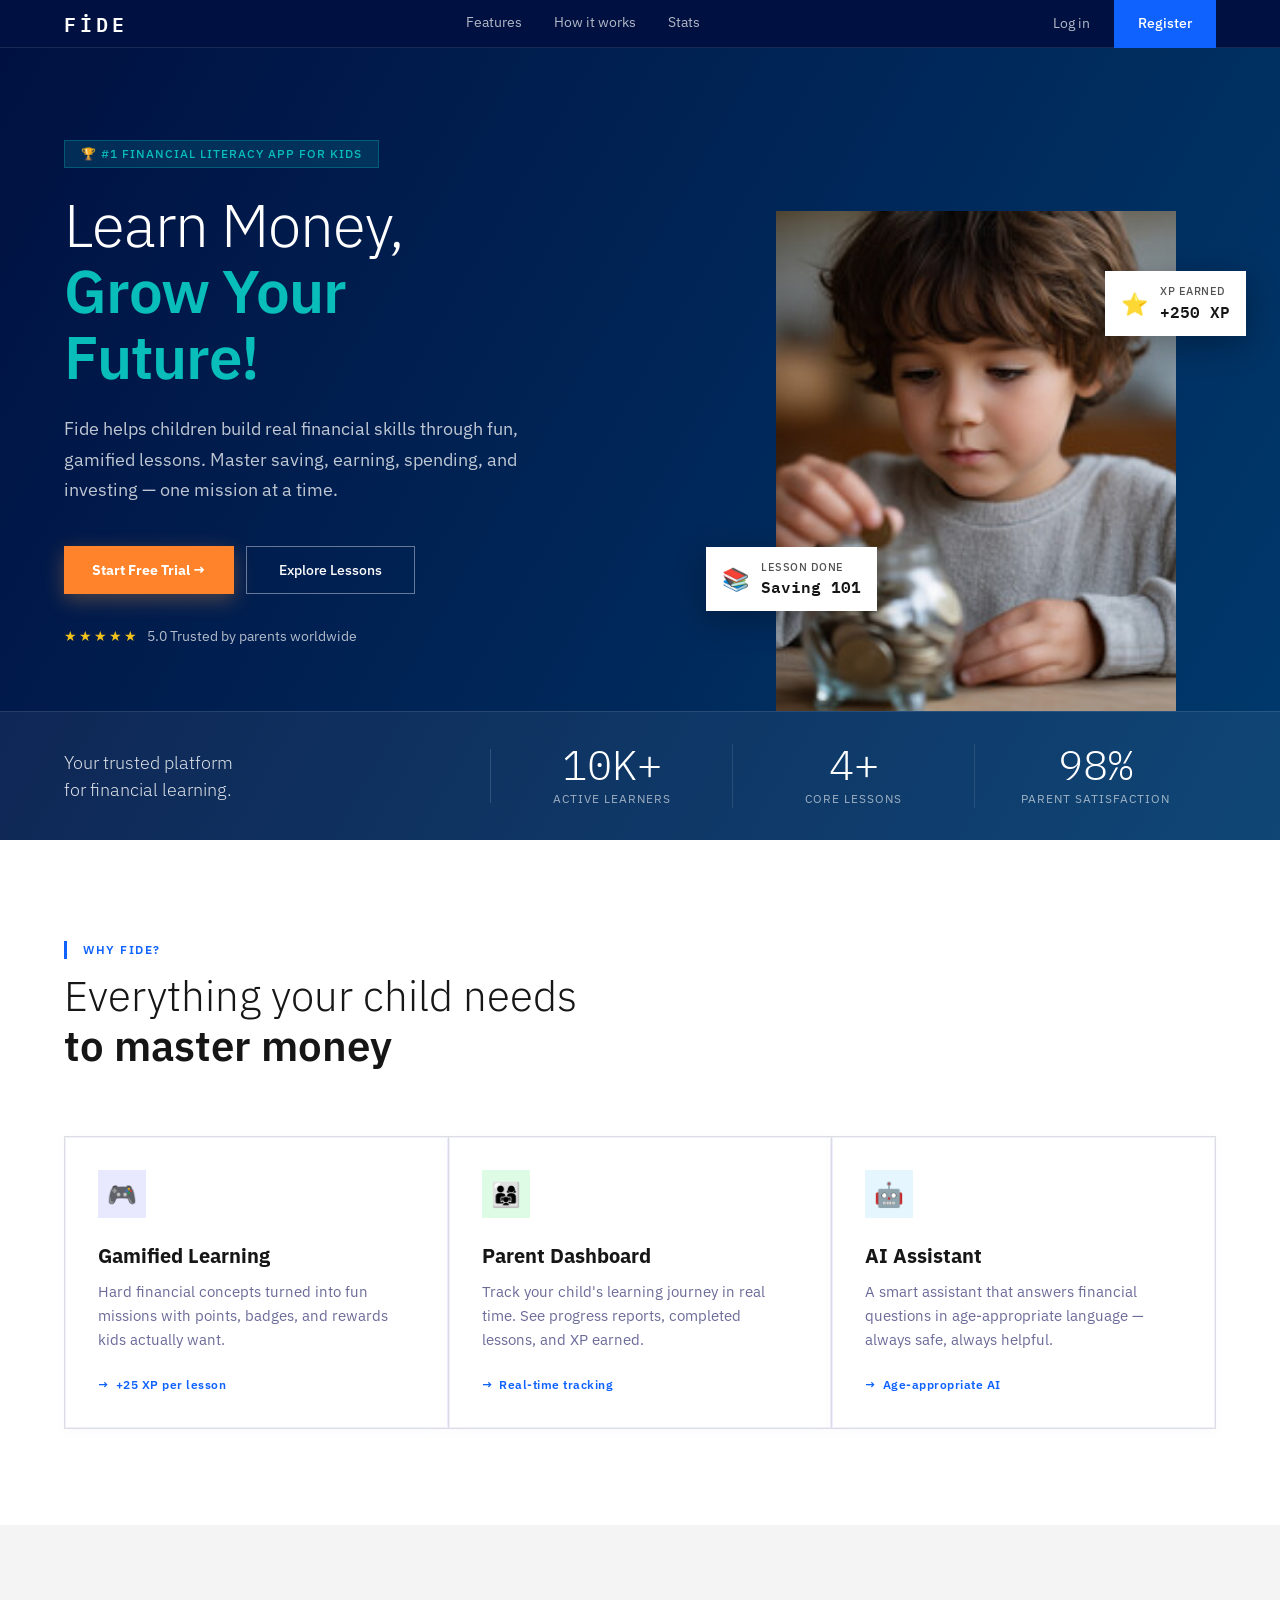
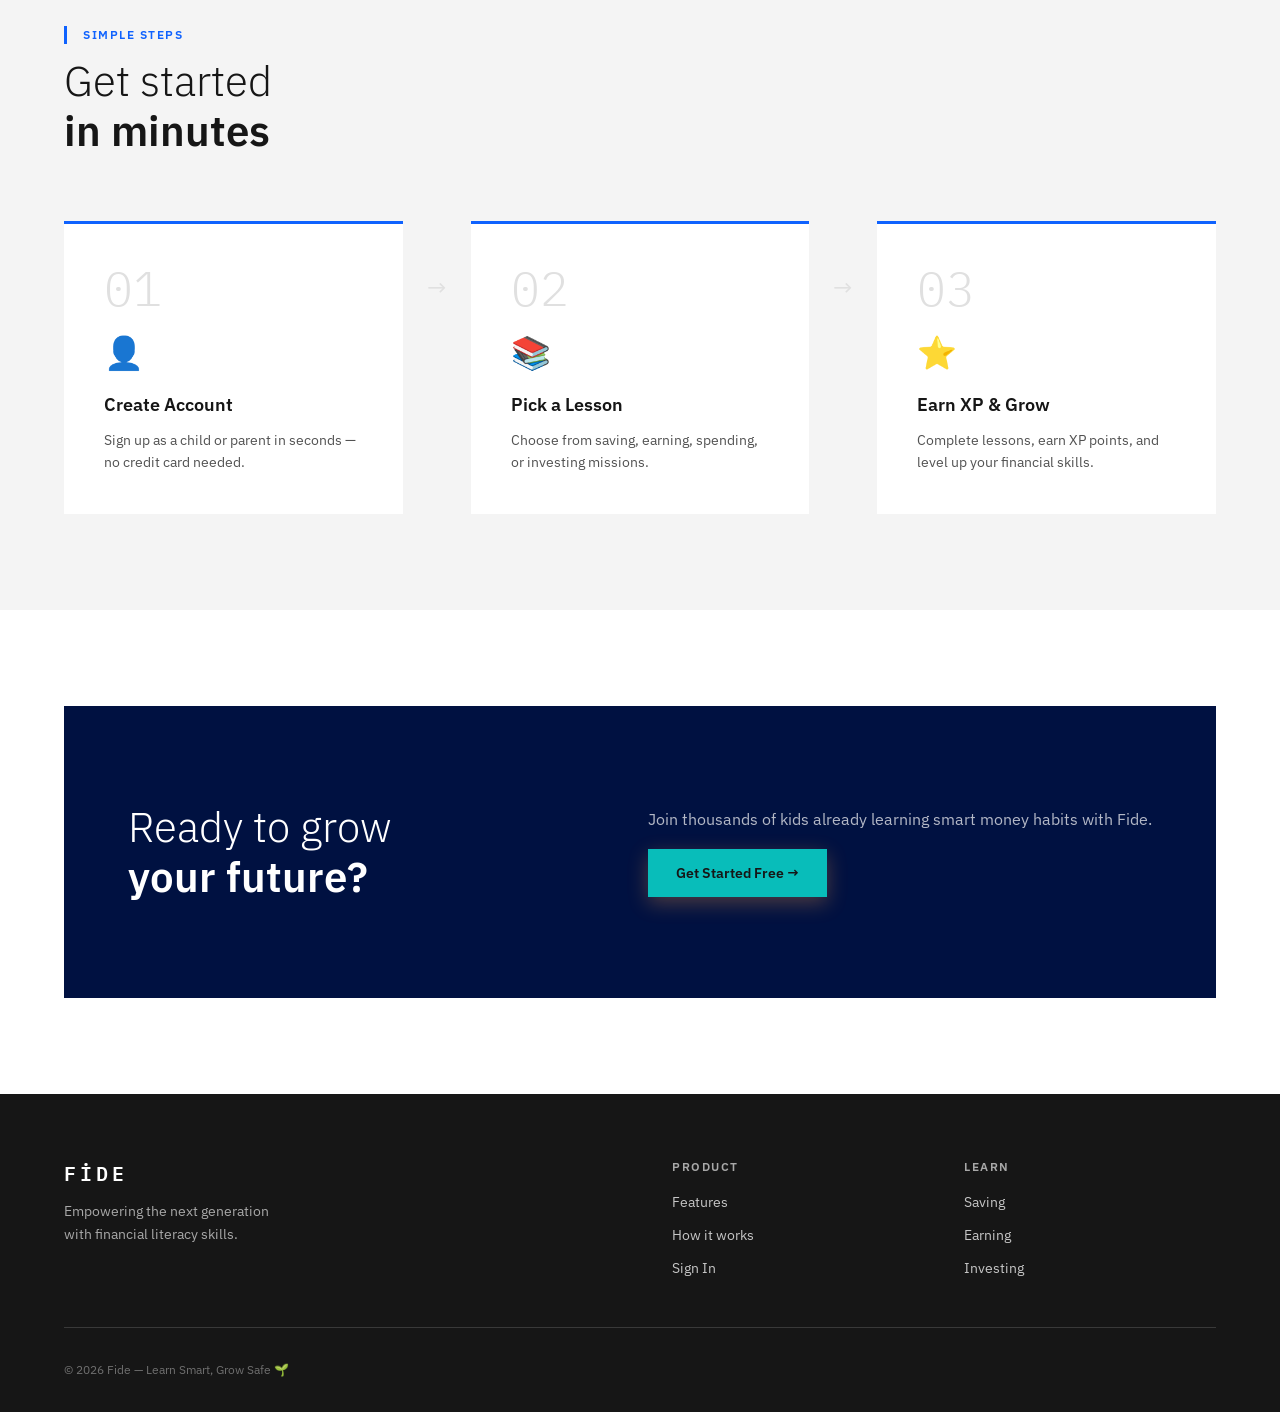
==== commit 8b0125c8: "feat: update index.html with Carbon Design System structure" ====
--- a/pages/index.html
+++ b/pages/index.html
@@ -5,7 +5,7 @@
   <meta name="viewport" content="width=device-width, initial-scale=1.0">
   <title>Fide — Learn Money, Grow Your Future</title>
   <link rel="preconnect" href="https://fonts.googleapis.com">
-  <link href="https://fonts.googleapis.com/css2?family=Inter:wght@400;600;700;900&display=swap" rel="stylesheet">
+  <link href="https://fonts.googleapis.com/css2?family=IBM+Plex+Sans:wght@300;400;500;600;700&family=IBM+Plex+Mono:wght@300;400;600&display=swap" rel="stylesheet">
   <link rel="stylesheet" href="../styles/main.css">
   <link rel="stylesheet" href="../styles/components.css">
 </head>
@@ -13,12 +13,15 @@
 
   <!-- ── Navbar ──────────────────────────────────────────── -->
   <nav class="navbar" id="navbar">
-    <div class="logo">🌱 fide</div>
+    <div class="logo">FİDE</div>
     <div class="nav-links">
       <a href="#features">Features</a>
       <a href="#how-it-works">How it works</a>
       <a href="#stats">Stats</a>
-      <a href="login.html" class="btn-login">Sign In</a>
+    </div>
+    <div class="nav-actions">
+      <a href="login.html" class="btn-nav-login">Log in</a>
+      <a href="login.html" class="btn-nav-register">Register</a>
     </div>
   </nav>
 
@@ -27,67 +30,64 @@
     <div class="hero-container">
       <div class="hero-text fade-in">
         <div class="hero-badge">🏆 #1 Financial Literacy App for Kids</div>
-        <h1>Learn Money,<br><span>Grow Your Future!</span></h1>
+        <h1>Learn Money,<br><span>Grow Your<br>Future!</span></h1>
         <p>Fide helps children build real financial skills through fun, gamified lessons. Master saving, earning, spending, and investing — one mission at a time.</p>
         <div class="hero-buttons">
-          <a href="login.html" class="btn-primary">Start Learning Free 🚀</a>
-          <a href="#how-it-works" class="btn-secondary">See How It Works</a>
+          <a href="login.html" class="btn-primary">Start Free Trial →</a>
+          <a href="#features" class="btn-ghost">Explore Lessons</a>
         </div>
         <div class="hero-trust">
-          <span>✅ Free to use</span>
-          <span>✅ Safe for kids</span>
-          <span>✅ Parent approved</span>
+          <div class="trust-item">
+            <span class="trust-stars">★★★★★</span>
+            <span>5.0 Trusted by parents worldwide</span>
+          </div>
         </div>
       </div>
-      <div class="hero-visual fade-in">
-        <div class="hero-card-float">
-          <div class="float-card card-xp">
-            <span>⭐</span>
-            <div>
-              <div class="float-card-title">XP Earned</div>
-              <div class="float-card-val">+250 XP</div>
-            </div>
+
+      <div class="hero-image-wrap fade-in">
+        <img src="../assets/images/hero_kid.jpg" alt="Kid learning finance" class="hero-img">
+        <div class="hero-float-card card-top">
+          <span>⭐</span>
+          <div>
+            <div class="float-label">XP Earned</div>
+            <div class="float-val">+250 XP</div>
           </div>
-          <div class="avatar-box">🦊✨</div>
-          <div class="float-card card-lesson">
-            <span>📚</span>
-            <div>
-              <div class="float-card-title">Lesson Done</div>
-              <div class="float-card-val">Saving 101</div>
-            </div>
+        </div>
+        <div class="hero-float-card card-bottom">
+          <span>📚</span>
+          <div>
+            <div class="float-label">Lesson Done</div>
+            <div class="float-val">Saving 101</div>
           </div>
         </div>
       </div>
     </div>
-  </header>
 
-  <!-- ── Stats ───────────────────────────────────────────── -->
-  <section id="stats" class="stats-section">
-    <div class="stats-grid">
-      <div class="stat-box fade-in">
-        <div class="stat-number">10K+</div>
-        <div class="stat-label">Active Learners</div>
+    <!-- Stats Bar -->
+    <div class="hero-stats" id="stats">
+      <div class="hero-stat-text">
+        <p>Your trusted platform<br>for financial learning.</p>
       </div>
-      <div class="stat-box fade-in">
-        <div class="stat-number">4</div>
-        <div class="stat-label">Core Lessons</div>
+      <div class="hero-stat-item">
+        <div class="hero-stat-num">10K+</div>
+        <div class="hero-stat-label">Active Learners</div>
       </div>
-      <div class="stat-box fade-in">
-        <div class="stat-number">98%</div>
-        <div class="stat-label">Parent Satisfaction</div>
+      <div class="hero-stat-item">
+        <div class="hero-stat-num">4+</div>
+        <div class="hero-stat-label">Core Lessons</div>
       </div>
-      <div class="stat-box fade-in">
-        <div class="stat-number">500K+</div>
-        <div class="stat-label">XP Points Earned</div>
+      <div class="hero-stat-item">
+        <div class="hero-stat-num">98%</div>
+        <div class="hero-stat-label">Parent Satisfaction</div>
       </div>
     </div>
-  </section>
+  </header>
 
   <!-- ── Features ────────────────────────────────────────── -->
   <section id="features" class="features">
     <div class="section-header fade-in">
       <div class="section-tag">Why Fide?</div>
-      <h2 class="section-title">Everything your child needs<br>to master money</h2>
+      <h2 class="section-title">Everything your child needs<br><strong>to master money</strong></h2>
     </div>
     <div class="features-grid">
       <div class="feature-card fade-in">
@@ -115,7 +115,7 @@
   <section id="how-it-works" class="how-section">
     <div class="section-header fade-in">
       <div class="section-tag">Simple Steps</div>
-      <h2 class="section-title">Get started in minutes</h2>
+      <h2 class="section-title">Get started<br><strong>in minutes</strong></h2>
     </div>
     <div class="steps-grid">
       <div class="step-card fade-in">
@@ -144,23 +144,38 @@
   <!-- ── CTA ──────────────────────────────────────────────── -->
   <section class="cta-section fade-in">
     <div class="cta-box">
-      <div class="cta-emoji">🌱</div>
-      <h2>Ready to grow your future?</h2>
-      <p>Join thousands of kids already learning smart money habits with Fide.</p>
-      <a href="login.html" class="btn-primary">Get Started Free 🚀</a>
+      <h2>Ready to grow<br><strong>your future?</strong></h2>
+      <div class="cta-right">
+        <p>Join thousands of kids already learning smart money habits with Fide.</p>
+        <a href="login.html" class="btn-primary">Get Started Free →</a>
+      </div>
     </div>
   </section>
 
   <!-- ── Footer ───────────────────────────────────────────── -->
   <footer class="footer">
-    <div class="footer-content">
-      <div class="footer-logo">🌱 fide</div>
-      <div class="footer-links">
-        <a href="#features">Features</a>
-        <a href="#how-it-works">How it works</a>
-        <a href="login.html">Sign In</a>
+    <div class="footer-top">
+      <div class="footer-brand">
+        <span class="footer-logo">FİDE</span>
+        <p>Empowering the next generation<br>with financial literacy skills.</p>
       </div>
-      <p class="footer-copy">© 2026 Fide — Learn Smart, Grow Safe 🌱</p>
+      <div class="footer-links-group">
+        <div class="footer-col">
+          <div class="footer-col-title">Product</div>
+          <a href="#features">Features</a>
+          <a href="#how-it-works">How it works</a>
+          <a href="login.html">Sign In</a>
+        </div>
+        <div class="footer-col">
+          <div class="footer-col-title">Learn</div>
+          <a href="#">Saving</a>
+          <a href="#">Earning</a>
+          <a href="#">Investing</a>
+        </div>
+      </div>
+    </div>
+    <div class="footer-bottom">
+      <p>© 2026 Fide — Learn Smart, Grow Safe 🌱</p>
     </div>
   </footer>
 
--- a/styles/main.css
+++ b/styles/main.css
@@ -1,467 +1,763 @@
 /* ============================================================
-   main.css — Global styles, variables, navbar, footer
+   main.css — Carbon Design System Tokens + Global Styles
    ============================================================ */
 
-/* ── 1. Reset ─────────────────────────────────────────────── */
-* {
+/* ── 1. Carbon Fonts ──────────────────────────────────────── */
+@import url('https://fonts.googleapis.com/css2?family=IBM+Plex+Sans:wght@300;400;500;600;700&family=IBM+Plex+Mono:wght@400;600&display=swap');
+
+/* ── 2. Carbon Color Tokens ───────────────────────────────── */
+:root {
+  /* Brand */
+  --cds-interactive:        #0f62fe;
+  --cds-interactive-hover:  #0353e9;
+  --cds-focus:              #0f62fe;
+
+  /* Background */
+  --cds-background:         #ffffff;
+  --cds-background-hover:   #e8e8e8;
+  --cds-layer-01:           #f4f4f4;
+  --cds-layer-02:           #ffffff;
+  --cds-layer-hover-01:     #e8e8e8;
+
+  /* Text */
+  --cds-text-primary:       #161616;
+  --cds-text-secondary:     #525252;
+  --cds-text-placeholder:   #a8a8a8;
+  --cds-text-on-color:      #ffffff;
+  --cds-text-inverse:       #ffffff;
+
+  /* Border */
+  --cds-border-subtle:      #e0e0e0;
+  --cds-border-strong:      #8d8d8d;
+  --cds-border-interactive: #0f62fe;
+
+  /* Support */
+  --cds-support-success:    #24a148;
+  --cds-support-warning:    #f1c21b;
+  --cds-support-error:      #da1e28;
+  --cds-support-info:       #0043ce;
+
+  /* Custom Fide Brand */
+  --fide-primary:           #0f62fe;
+  --fide-accent:            #24a148;
+  --fide-hero-bg:           #001141;
+  --fide-hero-bg-2:         #003a6d;
+  --fide-teal:              #08bdba;
+
+  /* Spacing — Carbon 8px base */
+  --cds-spacing-01:  2px;
+  --cds-spacing-02:  4px;
+  --cds-spacing-03:  8px;
+  --cds-spacing-04:  12px;
+  --cds-spacing-05:  16px;
+  --cds-spacing-06:  24px;
+  --cds-spacing-07:  32px;
+  --cds-spacing-08:  40px;
+  --cds-spacing-09:  48px;
+  --cds-spacing-10:  64px;
+  --cds-spacing-11:  80px;
+  --cds-spacing-12:  96px;
+
+  /* Legacy support */
+  --primary-color:  #0f62fe;
+  --accent-color:   #24a148;
+  --orange-color:   #ff832b;
+  --bg-color:       #f4f4f4;
+  --text-color:     #161616;
+  --white:          #ffffff;
+  --radius-sm:      0px;
+  --radius-md:      0px;
+  --radius-lg:      0px;
+}
+
+/* ── 3. Reset ─────────────────────────────────────────────── */
+*, *::before, *::after {
   margin: 0;
   padding: 0;
   box-sizing: border-box;
 }
 
-/* ── 2. CSS Variables ─────────────────────────────────────── */
-:root {
-  --primary-color:  #5B6EF8;
-  --accent-color:   #34d399;
-  --orange-color:   #ff9f43;
-  --bg-color:       #f7f9fc;
-  --text-color:     #1e1b4b;
-  --white:          #ffffff;
-  --shadow-sm:      0 4px 12px rgba(91, 110, 248, 0.08);
-  --shadow-md:      0 10px 30px rgba(91, 110, 248, 0.15);
-  --radius-sm:      12px;
-  --radius-md:      16px;
-  --radius-lg:      24px;
-}
-
-/* ── 3. Base ──────────────────────────────────────────────── */
+/* ── 4. Base ──────────────────────────────────────────────── */
 body {
-  background-color: var(--bg-color);
-  color: var(--text-color);
-  font-family: 'Inter', 'Segoe UI', Tahoma, Geneva, Verdana, sans-serif;
-}
-
-/* ── 4. Navbar ────────────────────────────────────────────── */
+  font-family: 'IBM Plex Sans', sans-serif;
+  background-color: var(--cds-background);
+  color: var(--cds-text-primary);
+  font-size: 16px;
+  line-height: 1.5;
+  -webkit-font-smoothing: antialiased;
+}
+
+/* ── 5. Typography — Carbon Type Scale ────────────────────── */
+h1 {
+  font-size: 54px;
+  font-weight: 300;
+  line-height: 1.15;
+  letter-spacing: -0.5px;
+}
+
+h2 {
+  font-size: 36px;
+  font-weight: 300;
+  line-height: 1.25;
+}
+
+h3 {
+  font-size: 20px;
+  font-weight: 400;
+  line-height: 1.4;
+}
+
+p {
+  font-size: 16px;
+  line-height: 1.6;
+  color: var(--cds-text-secondary);
+}
+
+/* ── 6. Logo ──────────────────────────────────────────────── */
+.logo {
+  font-family: 'IBM Plex Mono', monospace;
+  font-size: 20px;
+  font-weight: 600;
+  color: var(--cds-interactive);
+  letter-spacing: 4px;
+  text-decoration: none;
+}
+
+/* ── 7. Navbar — Carbon Header ────────────────────────────── */
 .navbar {
   display: flex;
   justify-content: space-between;
   align-items: center;
-  padding: 20px 10%;
-  background-color: var(--white);
-  box-shadow: var(--shadow-sm);
+  padding: 0 var(--cds-spacing-10);
+  height: 48px;
+  background-color: var(--fide-hero-bg);
   position: sticky;
   top: 0;
   z-index: 100;
-  transition: box-shadow 0.3s;
-}
-
-.navbar.scrolled {
-  box-shadow: 0 4px 20px rgba(91, 110, 248, 0.15);
-}
-
-.navbar .logo {
-  font-size: 24px;
-  font-weight: bold;
-  color: var(--primary-color);
-  text-decoration: none;
+  border-bottom: 1px solid rgba(255,255,255,0.1);
+}
+
+.navbar .logo { color: var(--white); }
+
+.nav-links {
+  display: flex;
+  align-items: center;
+  height: 100%;
 }
 
 .nav-links a {
   text-decoration: none;
-  color: var(--text-color);
-  margin-left: 24px;
-  font-weight: 600;
-  font-size: 15px;
-  transition: color 0.3s;
-}
-
-.nav-links a:hover,
+  color: rgba(255,255,255,0.7);
+  padding: 0 var(--cds-spacing-05);
+  height: 48px;
+  display: flex;
+  align-items: center;
+  font-size: 14px;
+  font-weight: 400;
+  transition: all 0.15s;
+  border-bottom: 2px solid transparent;
+}
+
+.nav-links a:hover {
+  color: var(--white);
+  background: rgba(255,255,255,0.1);
+}
+
 .nav-links a.active {
-  color: var(--primary-color);
-}
-
-.nav-links .btn-login {
-  background-color: var(--primary-color);
-  color: var(--white);
-  padding: 10px 22px;
-  border-radius: var(--radius-sm);
-  margin-left: 24px;
-}
-
-.nav-links .btn-login:hover {
-  opacity: 0.9;
-  color: var(--white);
-}
-
-/* ── 5. Hero Section ──────────────────────────────────────── */
+  color: var(--white);
+  border-bottom-color: var(--fide-teal);
+}
+
+.nav-actions {
+  display: flex;
+  align-items: center;
+  gap: var(--cds-spacing-03);
+}
+
+.btn-nav-login {
+  text-decoration: none;
+  color: rgba(255,255,255,0.7);
+  font-size: 14px;
+  padding: 0 var(--cds-spacing-05);
+  height: 48px;
+  display: flex;
+  align-items: center;
+  transition: all 0.15s;
+}
+
+.btn-nav-login:hover {
+  color: var(--white);
+  background: rgba(255,255,255,0.1);
+}
+
+.btn-nav-register {
+  text-decoration: none;
+  background: var(--cds-interactive);
+  color: var(--white);
+  font-size: 14px;
+  font-weight: 500;
+  padding: 0 var(--cds-spacing-06);
+  height: 48px;
+  display: flex;
+  align-items: center;
+  transition: background 0.15s;
+}
+
+.btn-nav-register:hover {
+  background: var(--cds-interactive-hover);
+}
+
+/* ── 8. Hero ──────────────────────────────────────────────── */
 .hero {
-  background: linear-gradient(135deg, #f1f3ff 0%, #e5e9ff 100%);
-  padding: 100px 10%;
-  min-height: 85vh;
-  display: flex;
-  align-items: center;
+  background: linear-gradient(120deg, var(--fide-hero-bg) 0%, var(--fide-hero-bg-2) 100%);
+  padding: var(--cds-spacing-11) var(--cds-spacing-10) 0;
+  min-height: 88vh;
+  display: flex;
+  flex-direction: column;
+  position: relative;
+  overflow: hidden;
 }
 
 .hero-container {
   display: flex;
-  align-items: center;
+  align-items: flex-end;
   justify-content: space-between;
   width: 100%;
-  gap: 60px;
-}
-
-.hero-text { flex: 1; }
+  gap: var(--cds-spacing-10);
+  flex: 1;
+}
+
+.hero-text {
+  flex: 1;
+  padding-bottom: var(--cds-spacing-10);
+  color: var(--white);
+}
 
 .hero-badge {
-  display: inline-block;
-  background: rgba(91, 110, 248, 0.1);
-  color: var(--primary-color);
-  padding: 8px 16px;
-  border-radius: 20px;
-  font-size: 13px;
-  font-weight: 700;
-  margin-bottom: 20px;
-  border: 1px solid rgba(91, 110, 248, 0.2);
+  display: inline-flex;
+  align-items: center;
+  gap: var(--cds-spacing-03);
+  background: rgba(8, 189, 186, 0.15);
+  color: var(--fide-teal);
+  border: 1px solid rgba(8, 189, 186, 0.3);
+  padding: var(--cds-spacing-02) var(--cds-spacing-05);
+  font-size: 12px;
+  font-weight: 500;
+  letter-spacing: 1px;
+  text-transform: uppercase;
+  margin-bottom: var(--cds-spacing-06);
 }
 
 .hero-text h1 {
-  font-size: 52px;
-  font-weight: 900;
-  line-height: 1.2;
-  margin-bottom: 20px;
-  color: var(--text-color);
-}
-
-.hero-text h1 span { color: var(--primary-color); }
+  font-size: 60px;
+  font-weight: 300;
+  line-height: 1.1;
+  margin-bottom: var(--cds-spacing-06);
+  color: var(--white);
+  letter-spacing: -1px;
+}
+
+.hero-text h1 span {
+  color: var(--fide-teal);
+  font-weight: 600;
+}
 
 .hero-text p {
+  color: rgba(255,255,255,0.75);
   font-size: 18px;
-  color: #52527a;
   line-height: 1.7;
-  margin-bottom: 32px;
-  max-width: 500px;
+  margin-bottom: var(--cds-spacing-08);
+  max-width: 520px;
 }
 
 .hero-buttons {
   display: flex;
-  gap: 16px;
+  gap: var(--cds-spacing-04);
   flex-wrap: wrap;
 }
 
-.hero-trust {
-  display: flex;
-  gap: 20px;
-  margin-top: 24px;
-  font-size: 13px;
-  color: #52527a;
-  font-weight: 600;
-  flex-wrap: wrap;
-}
-
-/* ── 6. Hero Visual ───────────────────────────────────────── */
-.hero-visual {
+/* ── Carbon Buttons ───────────────────────────────────────── */
+.btn-primary {
+  background: var(--cds-interactive);
+  color: var(--white);
+  text-decoration: none;
+  padding: 0 var(--cds-spacing-07);
+  height: 48px;
+  display: inline-flex;
+  align-items: center;
+  font-size: 14px;
+  font-weight: 500;
+  border: none;
+  cursor: pointer;
+  transition: background 0.15s;
+  font-family: 'IBM Plex Sans', sans-serif;
+}
+
+.btn-primary:hover { background: var(--cds-interactive-hover); }
+
+.btn-ghost {
+  background: transparent;
+  color: var(--white);
+  border: 1px solid rgba(255,255,255,0.4);
+  text-decoration: none;
+  padding: 0 var(--cds-spacing-07);
+  height: 48px;
+  display: inline-flex;
+  align-items: center;
+  font-size: 14px;
+  font-weight: 500;
+  transition: all 0.15s;
+  font-family: 'IBM Plex Sans', sans-serif;
+}
+
+.btn-ghost:hover {
+  background: rgba(255,255,255,0.1);
+  border-color: var(--white);
+}
+
+.btn-secondary {
+  background: var(--cds-layer-01);
+  color: var(--cds-text-primary);
+  text-decoration: none;
+  padding: 0 var(--cds-spacing-07);
+  height: 48px;
+  display: inline-flex;
+  align-items: center;
+  font-size: 14px;
+  font-weight: 500;
+  border: none;
+  cursor: pointer;
+  transition: background 0.15s;
+  font-family: 'IBM Plex Sans', sans-serif;
+}
+
+.btn-secondary:hover { background: var(--cds-layer-hover-01); }
+
+/* ── Trust ────────────────────────────────────────────────── */
+.hero-trust { margin-top: var(--cds-spacing-07); }
+
+.trust-item {
+  display: flex;
+  align-items: center;
+  gap: var(--cds-spacing-03);
+  color: rgba(255,255,255,0.7);
+  font-size: 14px;
+}
+
+.trust-stars {
+  color: #f1c21b;
+  font-size: 14px;
+  letter-spacing: 2px;
+}
+
+/* ── 9. Hero Image ────────────────────────────────────────── */
+.hero-image-wrap {
   flex: 1;
   display: flex;
   justify-content: center;
-  align-items: center;
-}
-
-.hero-card-float {
+  align-items: flex-end;
   position: relative;
-  display: flex;
-  justify-content: center;
-  align-items: center;
-}
-
-.avatar-box {
-  font-size: 120px;
-  background-color: var(--white);
-  padding: 40px;
-  border-radius: 50%;
-  box-shadow: var(--shadow-md);
-  animation: bounce 3s infinite ease-in-out;
+  max-width: 480px;
+}
+
+.hero-img {
+  width: 100%;
+  max-width: 400px;
+  height: 500px;
+  object-fit: cover;
+  object-position: top;
+  display: block;
   position: relative;
   z-index: 1;
 }
 
-@keyframes bounce {
-  0%, 100% { transform: translateY(0); }
-  50%       { transform: translateY(-15px); }
-}
-
-.float-card {
+.hero-float-card {
   position: absolute;
   background: var(--white);
-  border-radius: 16px;
-  padding: 12px 16px;
-  display: flex;
-  align-items: center;
-  gap: 10px;
-  box-shadow: 0 8px 24px rgba(0,0,0,0.10);
+  padding: var(--cds-spacing-04) var(--cds-spacing-05);
+  display: flex;
+  align-items: center;
+  gap: var(--cds-spacing-04);
+  box-shadow: 0 8px 32px rgba(0,0,0,0.3);
+  z-index: 2;
   font-size: 13px;
-  white-space: nowrap;
-  z-index: 2;
-}
-
-.float-card span { font-size: 22px; }
-
-.float-card-title {
+}
+
+.hero-float-card span { font-size: 22px; }
+
+.float-label {
   font-size: 11px;
-  color: #9698c4;
-  font-weight: 600;
-}
-
-.float-card-val {
-  font-size: 14px;
-  font-weight: 800;
-  color: var(--text-color);
-}
-
-.card-xp {
-  top: 0px;
-  left: -60px;
+  color: var(--cds-text-secondary);
+  font-weight: 500;
+  text-transform: uppercase;
+  letter-spacing: 0.5px;
+}
+
+.float-val {
+  font-size: 16px;
+  font-weight: 600;
+  color: var(--cds-text-primary);
+  font-family: 'IBM Plex Mono', monospace;
+}
+
+.card-top {
+  top: 60px;
+  right: -30px;
   animation: floatY 3s ease-in-out infinite;
 }
 
-.card-lesson {
-  bottom: 0px;
-  right: -60px;
+.card-bottom {
+  bottom: 100px;
+  left: -30px;
   animation: floatY 3s ease-in-out infinite 1.5s;
 }
 
 @keyframes floatY {
   0%, 100% { transform: translateY(0); }
-  50%       { transform: translateY(-10px); }
-}
-
-/* ── 7. Stats Section ─────────────────────────────────────── */
-.stats-section {
-  background: var(--primary-color);
-  padding: 60px 10%;
-}
-
-.stats-grid {
-  display: grid;
-  grid-template-columns: repeat(4, 1fr);
-  gap: 30px;
+  50%       { transform: translateY(-8px); }
+}
+
+/* ── 10. Hero Stats Bar ───────────────────────────────────── */
+.hero-stats {
+  display: flex;
+  align-items: center;
+  gap: 0;
+  background: rgba(255,255,255,0.06);
+  border-top: 1px solid rgba(255,255,255,0.1);
+  margin: 0 calc(-1 * var(--cds-spacing-10));
+  padding: var(--cds-spacing-07) var(--cds-spacing-10);
+}
+
+.hero-stat-text {
+  flex: 2;
+  padding-right: var(--cds-spacing-08);
+  border-right: 1px solid rgba(255,255,255,0.15);
+}
+
+.hero-stat-text p {
+  color: rgba(255,255,255,0.85);
+  font-size: 18px;
+  font-weight: 300;
+  line-height: 1.5;
+  margin: 0;
+}
+
+.hero-stat-divider {
+  width: 1px;
+  height: 48px;
+  background: rgba(255,255,255,0.15);
+  margin: 0 var(--cds-spacing-08);
+}
+
+.hero-stat-item {
+  flex: 1;
   text-align: center;
-}
-
-.stat-box { color: var(--white); }
-
-.stat-number {
+  padding: 0 var(--cds-spacing-06);
+  border-right: 1px solid rgba(255,255,255,0.1);
+}
+
+.hero-stat-item:last-child { border-right: none; }
+
+.hero-stat-num {
   font-size: 42px;
-  font-weight: 900;
-  margin-bottom: 8px;
-}
-
-.stat-label {
-  font-size: 14px;
-  opacity: 0.85;
-  font-weight: 600;
-}
-
-/* ── 8. Section Header ────────────────────────────────────── */
+  font-weight: 300;
+  color: var(--white);
+  font-family: 'IBM Plex Mono', monospace;
+  line-height: 1;
+  margin-bottom: 4px;
+}
+
+.hero-stat-label {
+  font-size: 12px;
+  color: rgba(255,255,255,0.6);
+  font-weight: 400;
+  text-transform: uppercase;
+  letter-spacing: 1px;
+}
+
+/* ── 11. Section Header ───────────────────────────────────── */
 .section-header {
-  text-align: center;
-  margin-bottom: 60px;
+  margin-bottom: var(--cds-spacing-10);
 }
 
 .section-tag {
   display: inline-block;
-  background: rgba(91, 110, 248, 0.1);
-  color: var(--primary-color);
-  padding: 6px 16px;
-  border-radius: 20px;
+  color: var(--cds-interactive);
   font-size: 12px;
-  font-weight: 700;
-  margin-bottom: 16px;
+  font-weight: 600;
+  letter-spacing: 1.5px;
   text-transform: uppercase;
-  letter-spacing: 1px;
+  margin-bottom: var(--cds-spacing-04);
+  padding-left: var(--cds-spacing-05);
+  border-left: 3px solid var(--cds-interactive);
 }
 
 .section-title {
-  font-size: 38px;
-  font-weight: 900;
-  line-height: 1.3;
-  color: var(--text-color);
-  text-align: center;
-  margin-bottom: 50px;
-}
-
-.section-title::after { display: none; }
-
-/* ── 9. Features Section ──────────────────────────────────── */
+  font-size: 42px;
+  font-weight: 300;
+  line-height: 1.2;
+  color: var(--cds-text-primary);
+  margin-bottom: 0;
+}
+
+.section-title strong {
+  font-weight: 600;
+}
+
+/* ── 12. Features ─────────────────────────────────────────── */
 .features {
-  padding: 100px 10%;
-  background-color: var(--white);
+  padding: var(--cds-spacing-12) var(--cds-spacing-10);
+  background-color: var(--cds-background);
 }
 
 .features-grid {
   display: grid;
   grid-template-columns: repeat(3, 1fr);
-  gap: 30px;
+  gap: 1px;
+  background: var(--cds-border-subtle);
+  border: 1px solid var(--cds-border-subtle);
+}
+
+.feature-card {
+  background: var(--cds-background);
+  padding: var(--cds-spacing-09) var(--cds-spacing-08);
+  transition: background 0.15s;
+}
+
+.feature-card:hover {
+  background: var(--cds-layer-01);
 }
 
 .feature-icon-wrap {
-  width: 64px;
-  height: 64px;
-  border-radius: 18px;
+  width: 48px;
+  height: 48px;
   display: flex;
   align-items: center;
   justify-content: center;
-  font-size: 28px;
-  margin-bottom: 20px;
-}
-
-.icon-purple { background: rgba(91,  110, 248, 0.12); }
-.icon-green  { background: rgba(52,  211, 153, 0.12); }
-.icon-blue   { background: rgba(56,  189, 248, 0.12); }
+  font-size: 24px;
+  margin-bottom: var(--cds-spacing-06);
+  background: var(--cds-layer-01);
+}
+
+.icon-purple { background: #e8e8ff; }
+.icon-green  { background: #defbe6; }
+.icon-blue   { background: #e5f6ff; }
+
+.feature-card h3 {
+  font-size: 20px;
+  font-weight: 600;
+  margin-bottom: var(--cds-spacing-04);
+  color: var(--cds-text-primary);
+}
+
+.feature-card p {
+  color: var(--cds-text-secondary);
+  line-height: 1.6;
+  font-size: 14px;
+}
 
 .feature-tag {
-  display: inline-block;
-  margin-top: 16px;
-  background: var(--bg-color);
-  color: var(--primary-color);
-  padding: 4px 12px;
-  border-radius: 20px;
+  display: inline-flex;
+  align-items: center;
+  margin-top: var(--cds-spacing-06);
+  color: var(--cds-interactive);
   font-size: 12px;
-  font-weight: 700;
-}
-
-/* ── 10. How It Works ─────────────────────────────────────── */
+  font-weight: 600;
+  letter-spacing: 0.5px;
+}
+
+.feature-tag::before {
+  content: '→';
+  margin-right: 6px;
+}
+
+/* ── 13. How It Works ─────────────────────────────────────── */
 .how-section {
-  padding: 100px 10%;
-  background: var(--bg-color);
+  padding: var(--cds-spacing-12) var(--cds-spacing-10);
+  background: var(--cds-layer-01);
 }
 
 .steps-grid {
-  display: flex;
-  align-items: center;
-  justify-content: center;
-  gap: 20px;
+  display: grid;
+  grid-template-columns: 1fr auto 1fr auto 1fr;
+  align-items: start;
+  gap: var(--cds-spacing-06);
+  margin-top: var(--cds-spacing-09);
 }
 
 .step-card {
-  background: var(--white);
-  border-radius: var(--radius-lg);
-  padding: 40px 28px;
-  text-align: center;
-  flex: 1;
-  max-width: 280px;
-  box-shadow: 0 4px 20px rgba(91, 110, 248, 0.06);
-  transition: transform 0.3s;
-}
-
-.step-card:hover { transform: translateY(-6px); }
+  background: var(--cds-background);
+  padding: var(--cds-spacing-08);
+  border-top: 3px solid var(--cds-interactive);
+  transition: box-shadow 0.15s;
+}
+
+.step-card:hover {
+  box-shadow: 0 4px 16px rgba(15, 98, 254, 0.12);
+}
 
 .step-number {
-  font-size: 13px;
-  font-weight: 900;
-  color: var(--primary-color);
-  background: rgba(91, 110, 248, 0.1);
-  width: 36px;
-  height: 36px;
-  border-radius: 50%;
-  display: flex;
-  align-items: center;
-  justify-content: center;
-  margin: 0 auto 16px;
+  font-family: 'IBM Plex Mono', monospace;
+  font-size: 48px;
+  font-weight: 300;
+  color: var(--cds-border-subtle);
+  line-height: 1;
+  margin-bottom: var(--cds-spacing-05);
 }
 
 .step-icon {
-  font-size: 44px;
-  margin-bottom: 16px;
+  font-size: 32px;
+  margin-bottom: var(--cds-spacing-05);
 }
 
 .step-card h3 {
   font-size: 18px;
-  font-weight: 800;
-  margin-bottom: 10px;
-  color: var(--text-color);
+  font-weight: 600;
+  margin-bottom: var(--cds-spacing-04);
+  color: var(--cds-text-primary);
 }
 
 .step-card p {
   font-size: 14px;
-  color: #6b6b99;
+  color: var(--cds-text-secondary);
   line-height: 1.6;
 }
 
 .step-divider {
-  font-size: 28px;
-  color: #c7cbf0;
-  flex-shrink: 0;
-}
-
-/* ── 11. CTA Section ──────────────────────────────────────── */
+  font-size: 24px;
+  color: var(--cds-border-subtle);
+  display: flex;
+  align-items: center;
+  padding-top: var(--cds-spacing-09);
+}
+
+/* ── 14. CTA ──────────────────────────────────────────────── */
 .cta-section {
-  padding: 80px 10%;
-  background: var(--white);
+  padding: var(--cds-spacing-12) var(--cds-spacing-10);
+  background: var(--cds-background);
 }
 
 .cta-box {
-  background: linear-gradient(135deg, #5B6EF8, #34d399);
-  border-radius: 32px;
-  padding: 80px 40px;
-  text-align: center;
-  color: var(--white);
-}
-
-.cta-emoji { font-size: 52px; margin-bottom: 20px; }
+  background: var(--fide-hero-bg);
+  padding: var(--cds-spacing-12) var(--cds-spacing-10);
+  display: flex;
+  align-items: center;
+  justify-content: space-between;
+  gap: var(--cds-spacing-10);
+}
+
+.cta-emoji { display: none; }
 
 .cta-box h2 {
-  font-size: 40px;
-  font-weight: 900;
-  margin-bottom: 14px;
+  font-size: 42px;
+  font-weight: 300;
+  color: var(--white);
+  line-height: 1.2;
+  flex: 1;
+}
+
+.cta-box h2 strong { font-weight: 600; }
+
+.cta-right {
+  display: flex;
+  flex-direction: column;
+  align-items: flex-start;
+  gap: var(--cds-spacing-05);
 }
 
 .cta-box p {
-  font-size: 17px;
-  opacity: 0.9;
-  margin-bottom: 32px;
+  color: rgba(255,255,255,0.7);
+  font-size: 16px;
+  margin: 0;
 }
 
 .cta-box .btn-primary {
-  background: var(--white);
-  color: var(--primary-color);
-  box-shadow: 0 8px 24px rgba(0,0,0,0.15);
-}
-
-/* ── 12. Footer ───────────────────────────────────────────── */
+  background: var(--fide-teal);
+  color: var(--cds-text-primary);
+  font-weight: 600;
+}
+
+.cta-box .btn-primary:hover { background: #06a8a5; }
+
+/* ── 15. Footer ───────────────────────────────────────────── */
 .footer {
-  background-color: var(--text-color);
-  color: var(--white);
-  padding: 40px 10%;
-}
-
-.footer-content {
+  background-color: #161616;
+  color: var(--white);
+  padding: var(--cds-spacing-10) var(--cds-spacing-10) var(--cds-spacing-07);
+}
+
+.footer-top {
+  display: grid;
+  grid-template-columns: 1fr 1fr;
+  gap: var(--cds-spacing-10);
+  padding-bottom: var(--cds-spacing-09);
+  border-bottom: 1px solid #393939;
+  margin-bottom: var(--cds-spacing-07);
+}
+
+.footer-brand .footer-logo {
+  font-family: 'IBM Plex Mono', monospace;
+  font-size: 20px;
+  font-weight: 600;
+  color: var(--white);
+  letter-spacing: 4px;
+  margin-bottom: var(--cds-spacing-04);
+  display: block;
+}
+
+.footer-brand p {
+  color: #a8a8a8;
+  font-size: 14px;
+  max-width: 280px;
+  line-height: 1.6;
+}
+
+.footer-links-group {
+  display: grid;
+  grid-template-columns: 1fr 1fr;
+  gap: var(--cds-spacing-08);
+}
+
+.footer-col {
   display: flex;
   flex-direction: column;
-  align-items: center;
-  gap: 16px;
-}
-
-.footer-logo {
-  font-size: 22px;
-  font-weight: 800;
-  color: var(--white);
-}
-
-.footer-links {
-  display: flex;
-  gap: 24px;
-}
-
-.footer-links a {
-  color: rgba(255,255,255,0.7);
+  gap: var(--cds-spacing-04);
+}
+
+.footer-col-title {
+  font-size: 12px;
+  font-weight: 600;
+  color: #a8a8a8;
+  text-transform: uppercase;
+  letter-spacing: 1.5px;
+  margin-bottom: var(--cds-spacing-02);
+}
+
+.footer-col a {
+  color: #c6c6c6;
   text-decoration: none;
   font-size: 14px;
-  font-weight: 600;
-  transition: color 0.3s;
-}
-
-.footer-links a:hover { color: var(--white); }
-
-.footer-copy {
-  color: rgba(255,255,255,0.5);
-  font-size: 13px;
-}
-
-/* ── 13. Fade Animation ───────────────────────────────────── */
+  transition: color 0.15s;
+}
+
+.footer-col a:hover { color: var(--white); }
+
+.footer-bottom {
+  display: flex;
+  justify-content: space-between;
+  align-items: center;
+}
+
+.footer-bottom p {
+  color: #6f6f6f;
+  font-size: 12px;
+}
+
+/* ── 16. Fade Animation ───────────────────────────────────── */
 .fade-in {
   opacity: 0;
-  transform: translateY(24px);
-  transition: opacity 0.6s ease, transform 0.6s ease;
+  transform: translateY(16px);
+  transition: opacity 0.4s ease, transform 0.4s ease;
 }
 
 .fade-in.visible {
@@ -469,19 +765,32 @@
   transform: translateY(0);
 }
 
-/* ── 14. Responsive ───────────────────────────────────────── */
+/* ── 17. Responsive ───────────────────────────────────────── */
+@media (max-width: 1056px) {
+  .navbar          { padding: 0 var(--cds-spacing-07); }
+  .hero            { padding: var(--cds-spacing-09) var(--cds-spacing-07) 0; }
+  .features        { padding: var(--cds-spacing-10) var(--cds-spacing-07); }
+  .how-section     { padding: var(--cds-spacing-10) var(--cds-spacing-07); }
+  .cta-section     { padding: var(--cds-spacing-10) var(--cds-spacing-07); }
+  .footer          { padding: var(--cds-spacing-09) var(--cds-spacing-07); }
+  .hero-stats      { margin: 0 calc(-1 * var(--cds-spacing-07)); padding: var(--cds-spacing-06) var(--cds-spacing-07); }
+}
+
 @media (max-width: 768px) {
-  .hero-container  { flex-direction: column; text-align: center; }
-  .hero-buttons    { justify-content: center; }
-  .hero-trust      { justify-content: center; }
-  .hero-text p     { max-width: 100%; }
-  .nav-links       { display: none; }
-  .stats-grid      { grid-template-columns: repeat(2, 1fr); }
-  .features-grid   { grid-template-columns: 1fr; }
-  .steps-grid      { flex-direction: column; }
-  .step-divider    { transform: rotate(90deg); }
-  .float-card      { display: none; }
-  .cta-box         { padding: 40px 20px; }
-  .cta-box h2      { font-size: 28px; }
-  .hero-text h1    { font-size: 36px; }
+  .hero-container    { flex-direction: column; align-items: center; }
+  .hero-text         { padding-bottom: var(--cds-spacing-07); text-align: left; }
+  .hero-text h1      { font-size: 36px; }
+  .hero-text p       { max-width: 100%; }
+  .hero-img          { max-width: 100%; height: 360px; }
+  .hero-stats        { flex-wrap: wrap; gap: var(--cds-spacing-05); }
+  .hero-stat-divider { display: none; }
+  .hero-stat-text    { border-right: none; padding-right: 0; flex: 100%; }
+  .nav-links         { display: none; }
+  .features-grid     { grid-template-columns: 1fr; }
+  .steps-grid        { grid-template-columns: 1fr; }
+  .step-divider      { display: none; }
+  .cta-box           { flex-direction: column; padding: var(--cds-spacing-09) var(--cds-spacing-07); }
+  .footer-top        { grid-template-columns: 1fr; }
+  .card-top          { right: 0; }
+  .card-bottom       { left: 0; }
 }
--- a/styles/components.css
+++ b/styles/components.css
@@ -54,34 +54,34 @@
 }
 
 /* ── 2. Feature Cards ─────────────────────────────────────── */
+/* ── Feature Cards ────────────────────────────────────────── */
 .feature-card {
-  background-color: var(--bg-color);
-  padding: 30px;
+  background-color: var(--white);
+  padding: 32px;
   border-radius: var(--radius-lg);
-  text-align: center;
+  text-align: left;
   flex: 1;
-  border: 2px solid transparent;
-  transition: transform 0.3s, border-color 0.3s;
+  border: 1px solid #eef0ff;
+  transition: transform 0.3s, box-shadow 0.3s;
+  box-shadow: 0 2px 12px rgba(91, 110, 248, 0.04);
 }
 
 .feature-card:hover {
   transform: translateY(-5px);
-  border-color: var(--primary-color);
-}
-
-.feature-card .icon {
-  font-size: 50px;
-  margin-bottom: 15px;
+  box-shadow: 0 12px 32px rgba(91, 110, 248, 0.12);
 }
 
 .feature-card h3 {
-  font-size: 22px;
+  font-size: 20px;
+  font-weight: 800;
   margin-bottom: 10px;
+  color: var(--text-color);
 }
 
 .feature-card p {
   color: #6b6b99;
-  line-height: 1.5;
+  line-height: 1.6;
+  font-size: 15px;
 }
 
 /* ── 3. Login Card ────────────────────────────────────────── */
